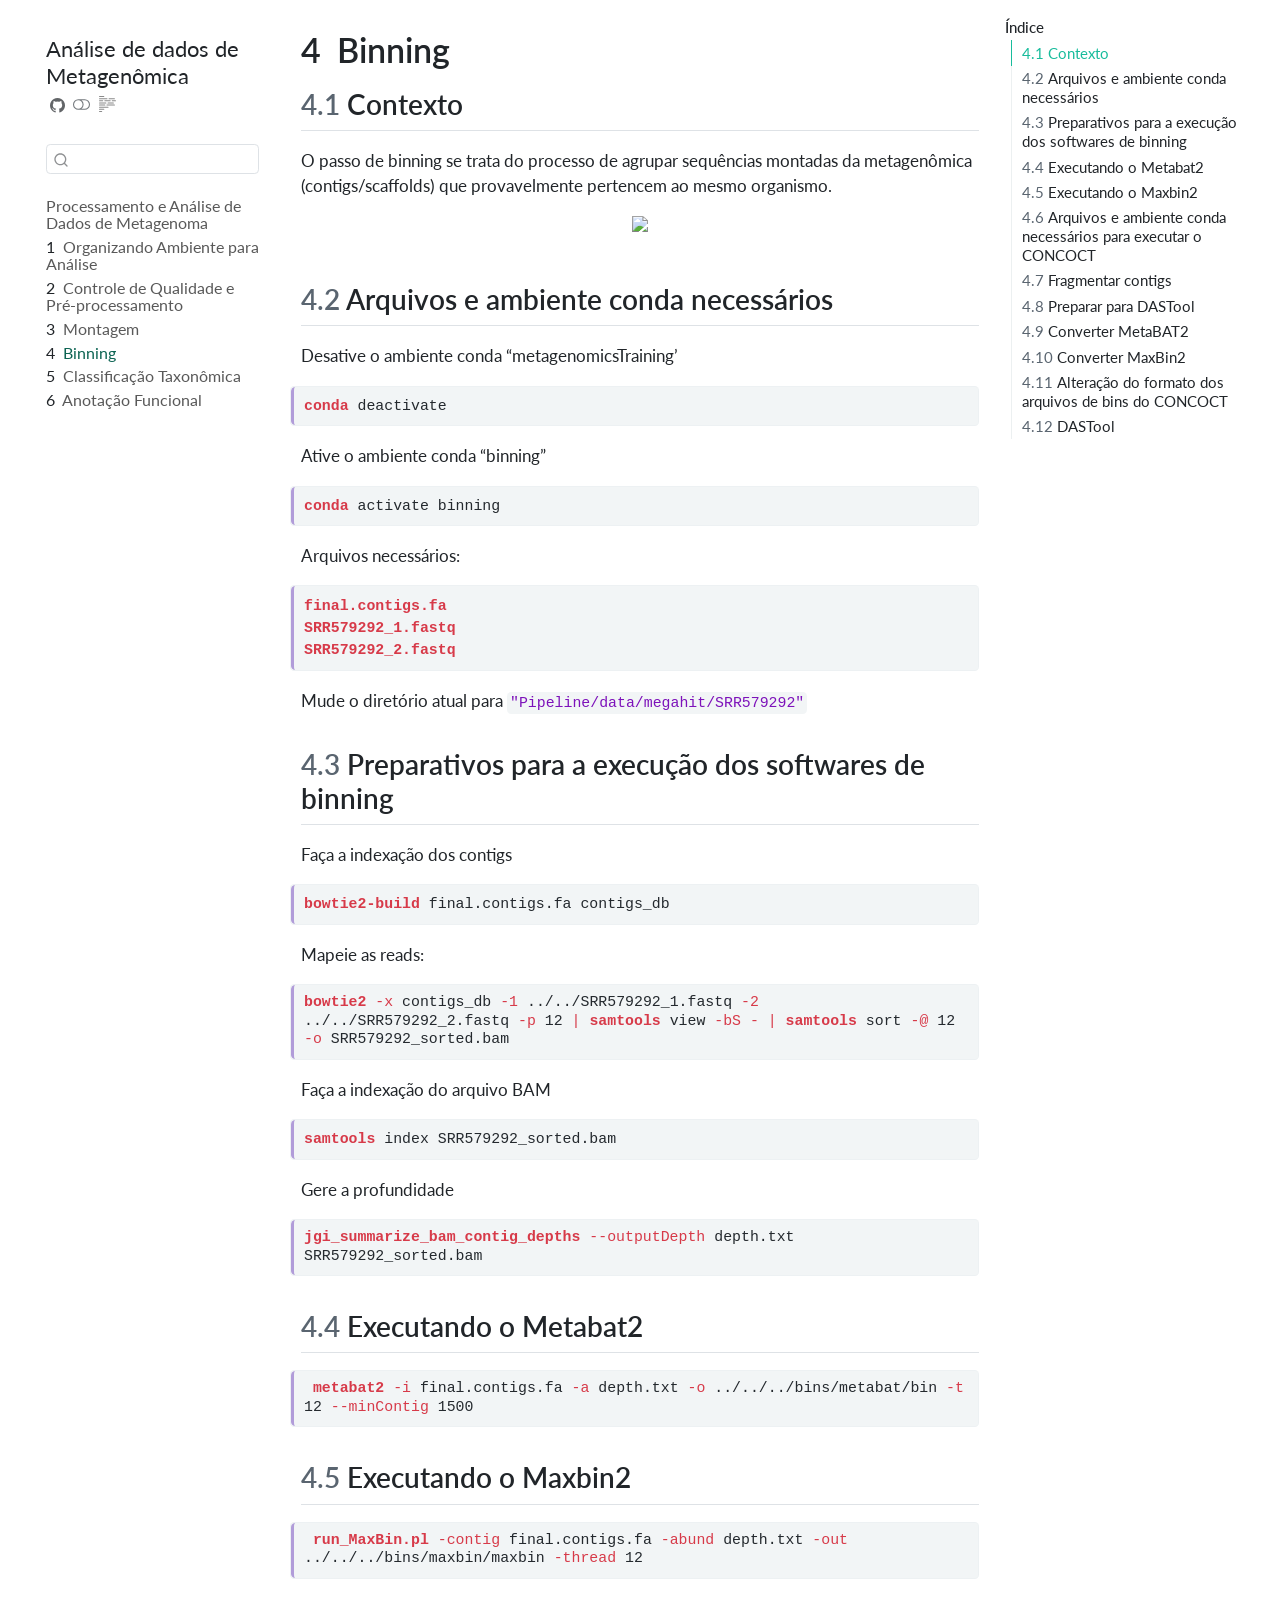
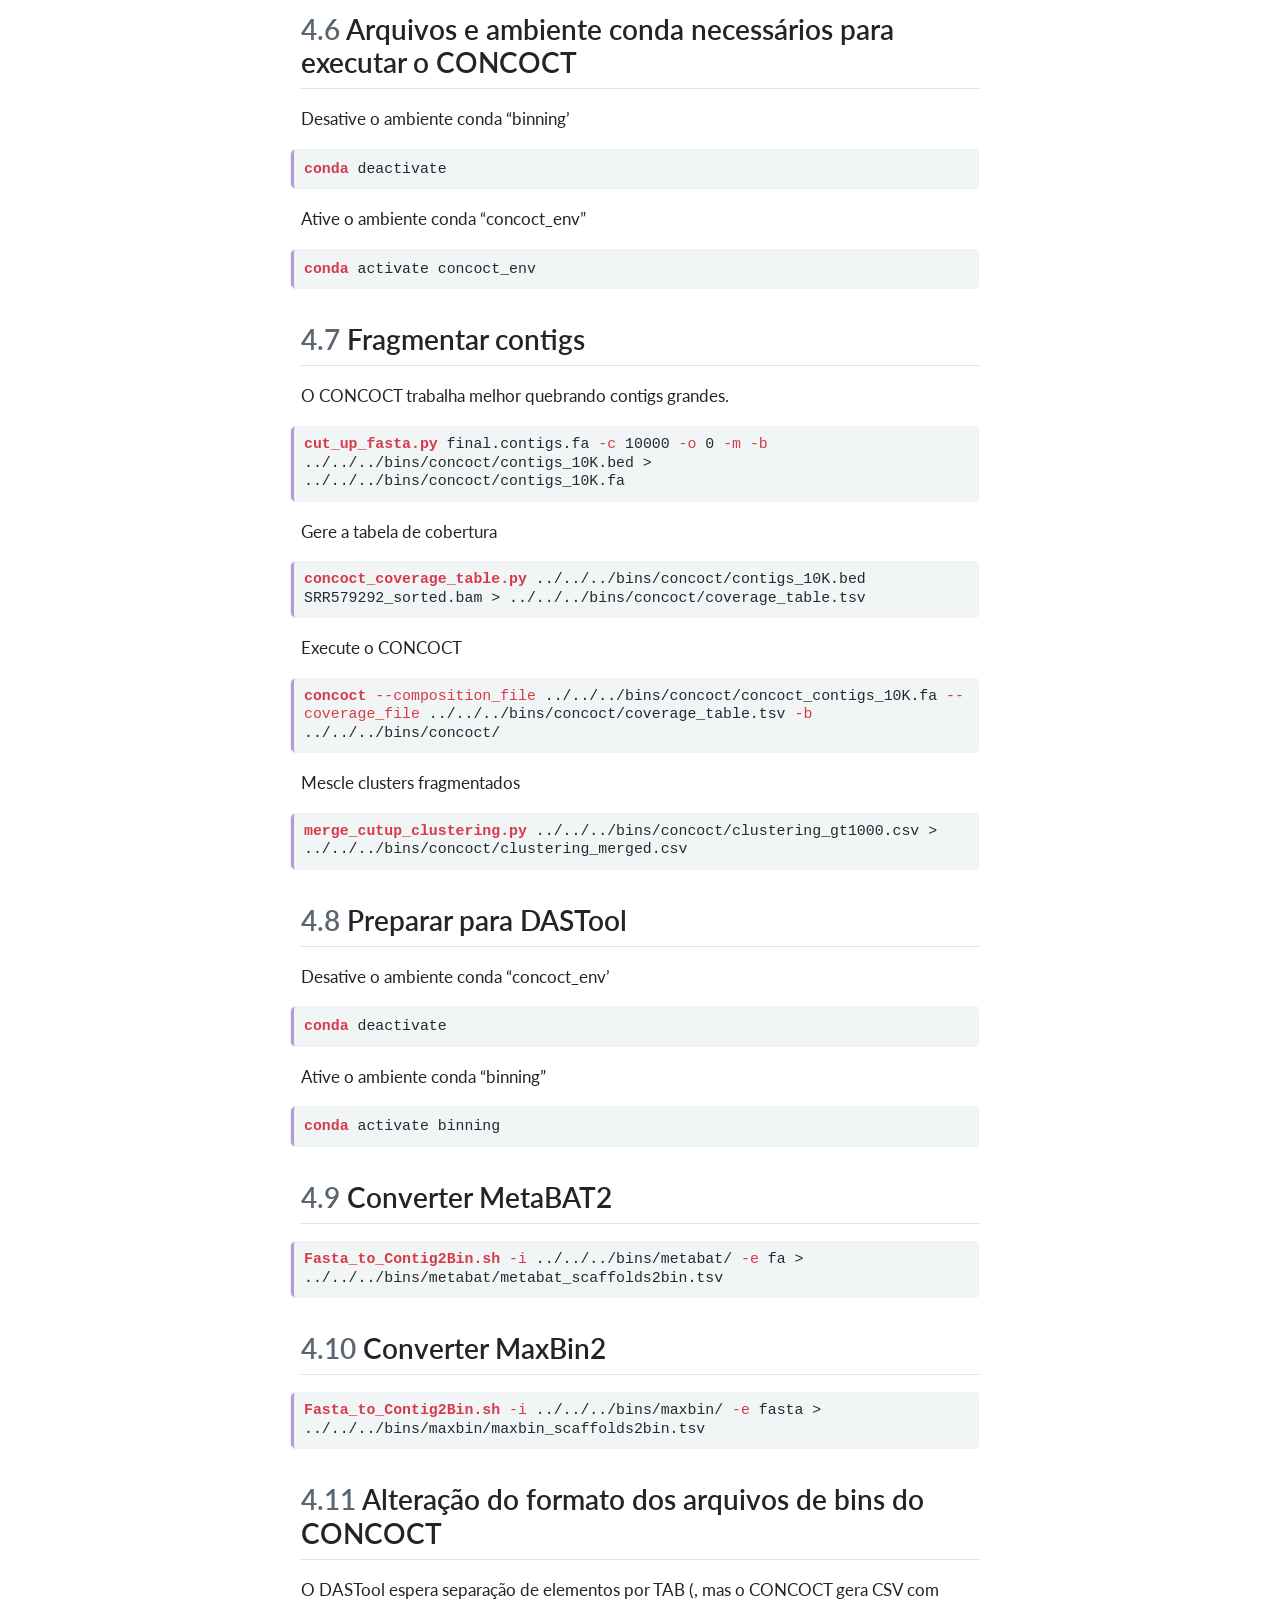
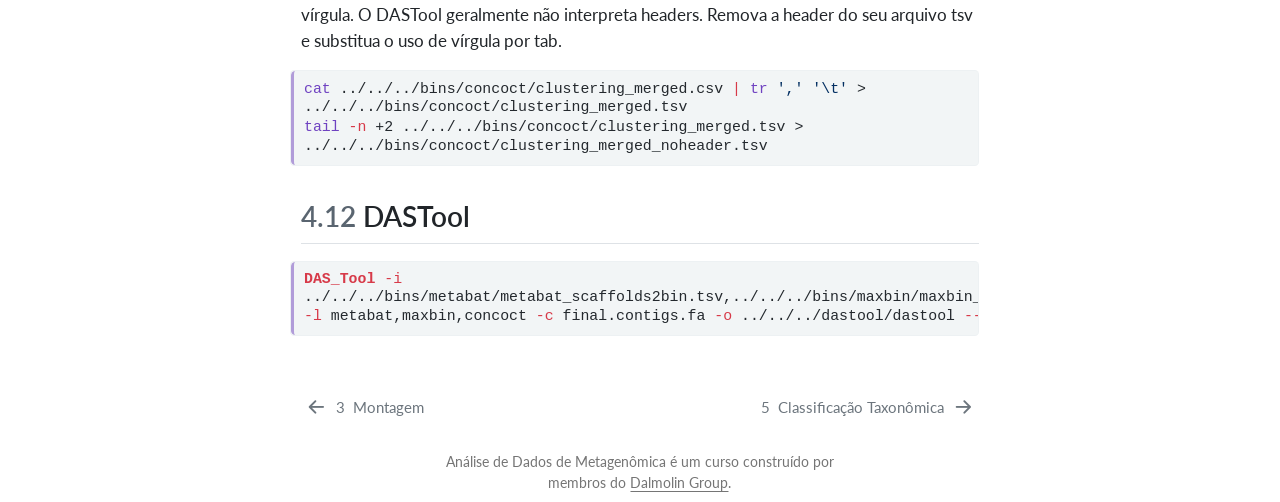
==== content/04_binning.html @ e4517690 "Built site for gh-pages" ====
<!DOCTYPE html>
<html xmlns="http://www.w3.org/1999/xhtml" lang="pt-BR" xml:lang="pt-BR"><head>

<meta charset="utf-8">
<meta name="generator" content="quarto-1.9.38">

<meta name="viewport" content="width=device-width, initial-scale=1.0, user-scalable=yes">


<title>4&nbsp; Binning – Análise de dados de Metagenômica</title>
<style>
/* Default styles provided by pandoc.
** See https://pandoc.org/MANUAL.html#variables-for-html for config info.
*/
code{white-space: pre-wrap;}
span.smallcaps{font-variant: small-caps;}
div.columns{display: flex; gap: min(4vw, 1.5em);}
div.column{flex: auto; overflow-x: auto;}
div.hanging-indent{margin-left: 1.5em; text-indent: -1.5em;}
ul.task-list{list-style: none;}
ul.task-list li input[type="checkbox"] {
  width: 0.8em;
  margin: 0 0.8em 0.2em -1em; /* quarto-specific, see https://github.com/quarto-dev/quarto-cli/issues/4556 */ 
  vertical-align: middle;
}
/* CSS for syntax highlighting */
html { -webkit-text-size-adjust: 100%; }
pre > code.sourceCode { white-space: pre; position: relative; }
pre > code.sourceCode > span { display: inline-block; line-height: 1.25; }
pre > code.sourceCode > span:empty { height: 1.2em; }
.sourceCode { overflow: visible; }
code.sourceCode > span { color: inherit; text-decoration: inherit; }
div.sourceCode { margin: 1em 0; }
pre.sourceCode { margin: 0; }
@media screen {
div.sourceCode { overflow: auto; }
}
@media print {
pre > code.sourceCode { white-space: pre-wrap; }
pre > code.sourceCode > span { text-indent: -5em; padding-left: 5em; }
}
pre.numberSource code
  { counter-reset: source-line 0; }
pre.numberSource code > span
  { position: relative; left: -4em; counter-increment: source-line; }
pre.numberSource code > span > a:first-child::before
  { content: counter(source-line);
    position: relative; left: -1em; text-align: right; vertical-align: baseline;
    border: none; display: inline-block;
    -webkit-touch-callout: none; -webkit-user-select: none;
    -khtml-user-select: none; -moz-user-select: none;
    -ms-user-select: none; user-select: none;
    padding: 0 4px; width: 4em;
  }
pre.numberSource { margin-left: 3em;  padding-left: 4px; }
div.sourceCode
  {   }
@media screen {
pre > code.sourceCode > span > a:first-child::before { text-decoration: underline; }
}
</style>


<script src="../site_libs/quarto-nav/quarto-nav.js"></script>
<script src="../site_libs/quarto-nav/headroom.min.js"></script>
<script src="../site_libs/clipboard/clipboard.min.js"></script>
<script src="../site_libs/quarto-search/autocomplete.umd.js"></script>
<script src="../site_libs/quarto-search/fuse.min.js"></script>
<script src="../site_libs/quarto-search/quarto-search.js"></script>
<meta name="quarto:offset" content="../">
<link href="../content/05_taxonomia.html" rel="next">
<link href="../content/03_montagem.html" rel="prev">
<link href="../content/images/dalmolin_icon.svg" rel="icon" type="image/svg+xml">
<script src="../site_libs/quarto-html/quarto.js" type="module"></script>
<script src="../site_libs/quarto-html/tabsets/tabsets.js" type="module"></script>
<script src="../site_libs/quarto-html/popper.min.js"></script>
<script src="../site_libs/quarto-html/tippy.umd.min.js"></script>
<script src="../site_libs/quarto-html/anchor.min.js"></script>
<link href="../site_libs/quarto-html/tippy.css" rel="stylesheet">
<link href="../site_libs/quarto-html/quarto-syntax-highlighting-de63f62b328812d8e578a4d74e282472.css" rel="stylesheet" class="quarto-color-scheme" id="quarto-text-highlighting-styles">
<link href="../site_libs/quarto-html/quarto-syntax-highlighting-dark-6b6957c917596b414ec0b78690761e87.css" rel="stylesheet" class="quarto-color-scheme quarto-color-alternate" id="quarto-text-highlighting-styles">
<link href="../site_libs/quarto-html/quarto-syntax-highlighting-de63f62b328812d8e578a4d74e282472.css" rel="stylesheet" class="quarto-color-scheme-extra" id="quarto-text-highlighting-styles">
<script src="../site_libs/bootstrap/bootstrap.min.js"></script>
<link href="../site_libs/bootstrap/bootstrap-icons.css" rel="stylesheet">
<link href="../site_libs/bootstrap/bootstrap-9949afea2ca7a343405d454fee12708d.min.css" rel="stylesheet" append-hash="true" class="quarto-color-scheme" id="quarto-bootstrap" data-mode="light">
<link href="../site_libs/bootstrap/bootstrap-dark-1c67d3bd880e9da54b0fe843c9723b6d.min.css" rel="stylesheet" append-hash="true" class="quarto-color-scheme quarto-color-alternate" id="quarto-bootstrap" data-mode="dark">
<link href="../site_libs/bootstrap/bootstrap-9949afea2ca7a343405d454fee12708d.min.css" rel="stylesheet" append-hash="true" class="quarto-color-scheme-extra" id="quarto-bootstrap" data-mode="light">
<script id="quarto-search-options" type="application/json">{
  "location": "sidebar",
  "copy-button": false,
  "collapse-after": 3,
  "panel-placement": "start",
  "type": "textbox",
  "limit": 50,
  "keyboard-shortcut": [
    "f",
    "/",
    "s"
  ],
  "show-item-context": false,
  "language": {
    "search-no-results-text": "Nenhum resultado",
    "search-matching-documents-text": "documentos correspondentes",
    "search-copy-link-title": "Copiar link para a busca",
    "search-hide-matches-text": "Esconder correspondências adicionais",
    "search-more-match-text": "mais correspondência neste documento",
    "search-more-matches-text": "mais correspondências neste documento",
    "search-clear-button-title": "Limpar",
    "search-text-placeholder": "",
    "search-detached-cancel-button-title": "Cancelar",
    "search-submit-button-title": "Enviar",
    "search-label": "Procurar"
  }
}</script>


</head>

<body class="nav-sidebar floating quarto-light"><script id="quarto-html-before-body" type="application/javascript">
    const toggleBodyColorMode = (bsSheetEl) => {
      const mode = bsSheetEl.getAttribute("data-mode");
      const bodyEl = window.document.querySelector("body");
      if (mode === "dark") {
        bodyEl.classList.add("quarto-dark");
        bodyEl.classList.remove("quarto-light");
      } else {
        bodyEl.classList.add("quarto-light");
        bodyEl.classList.remove("quarto-dark");
      }
    }
    const toggleBodyColorPrimary = () => {
      const bsSheetEl = window.document.querySelector("link#quarto-bootstrap:not([rel=disabled-stylesheet])");
      if (bsSheetEl) {
        toggleBodyColorMode(bsSheetEl);
      }
    }
    const setColorSchemeToggle = (alternate) => {
      const toggles = window.document.querySelectorAll('.quarto-color-scheme-toggle');
      for (let i=0; i < toggles.length; i++) {
        const toggle = toggles[i];
        if (toggle) {
          if (alternate) {
            toggle.classList.add("alternate");
          } else {
            toggle.classList.remove("alternate");
          }
        }
      }
    };
    const toggleColorMode = (alternate) => {
      // Switch the stylesheets
      const primaryStylesheets = window.document.querySelectorAll('link.quarto-color-scheme:not(.quarto-color-alternate)');
      const alternateStylesheets = window.document.querySelectorAll('link.quarto-color-scheme.quarto-color-alternate');
      manageTransitions('#quarto-margin-sidebar .nav-link', false);
      if (alternate) {
        // note: dark is layered on light, we don't disable primary!
        enableStylesheet(alternateStylesheets);
        for (const sheetNode of alternateStylesheets) {
          if (sheetNode.id === "quarto-bootstrap") {
            toggleBodyColorMode(sheetNode);
          }
        }
      } else {
        disableStylesheet(alternateStylesheets);
        enableStylesheet(primaryStylesheets)
        toggleBodyColorPrimary();
      }
      manageTransitions('#quarto-margin-sidebar .nav-link', true);
      // Switch the toggles
      setColorSchemeToggle(alternate)
      // Hack to workaround the fact that safari doesn't
      // properly recolor the scrollbar when toggling (#1455)
      if (navigator.userAgent.indexOf('Safari') > 0 && navigator.userAgent.indexOf('Chrome') == -1) {
        manageTransitions("body", false);
        window.scrollTo(0, 1);
        setTimeout(() => {
          window.scrollTo(0, 0);
          manageTransitions("body", true);
        }, 40);
      }
    }
    const disableStylesheet = (stylesheets) => {
      for (let i=0; i < stylesheets.length; i++) {
        const stylesheet = stylesheets[i];
        stylesheet.rel = 'disabled-stylesheet';
      }
    }
    const enableStylesheet = (stylesheets) => {
      for (let i=0; i < stylesheets.length; i++) {
        const stylesheet = stylesheets[i];
        if(stylesheet.rel !== 'stylesheet') { // for Chrome, which will still FOUC without this check
          stylesheet.rel = 'stylesheet';
        }
      }
    }
    const manageTransitions = (selector, allowTransitions) => {
      const els = window.document.querySelectorAll(selector);
      for (let i=0; i < els.length; i++) {
        const el = els[i];
        if (allowTransitions) {
          el.classList.remove('notransition');
        } else {
          el.classList.add('notransition');
        }
      }
    }
    const isFileUrl = () => {
      return window.location.protocol === 'file:';
    }
    const hasAlternateSentinel = () => {
      let styleSentinel = getColorSchemeSentinel();
      if (styleSentinel !== null) {
        return styleSentinel === "alternate";
      } else {
        return false;
      }
    }
    const setStyleSentinel = (alternate) => {
      const value = alternate ? "alternate" : "default";
      if (!isFileUrl()) {
        window.localStorage.setItem("quarto-color-scheme", value);
      } else {
        localAlternateSentinel = value;
      }
    }
    const getColorSchemeSentinel = () => {
      if (!isFileUrl()) {
        const storageValue = window.localStorage.getItem("quarto-color-scheme");
        return storageValue != null ? storageValue : localAlternateSentinel;
      } else {
        return localAlternateSentinel;
      }
    }
    const toggleGiscusIfUsed = (isAlternate, darkModeDefault) => {
      const baseTheme = document.querySelector('#giscus-base-theme')?.value ?? 'light';
      const alternateTheme = document.querySelector('#giscus-alt-theme')?.value ?? 'dark';
      let newTheme = '';
      if(authorPrefersDark) {
        newTheme = isAlternate ? baseTheme : alternateTheme;
      } else {
        newTheme = isAlternate ? alternateTheme : baseTheme;
      }
      const changeGiscusTheme = () => {
        // From: https://github.com/giscus/giscus/issues/336
        const sendMessage = (message) => {
          const iframe = document.querySelector('iframe.giscus-frame');
          if (!iframe) return;
          iframe.contentWindow.postMessage({ giscus: message }, 'https://giscus.app');
        }
        sendMessage({
          setConfig: {
            theme: newTheme
          }
        });
      }
      const isGiscussLoaded = window.document.querySelector('iframe.giscus-frame') !== null;
      if (isGiscussLoaded) {
        changeGiscusTheme();
      }
    };
    const authorPrefersDark = false;
    const darkModeDefault = authorPrefersDark;
      document.querySelector('link#quarto-text-highlighting-styles.quarto-color-scheme-extra').rel = 'disabled-stylesheet';
      document.querySelector('link#quarto-bootstrap.quarto-color-scheme-extra').rel = 'disabled-stylesheet';
    let localAlternateSentinel = darkModeDefault ? 'alternate' : 'default';
    // Dark / light mode switch
    window.quartoToggleColorScheme = () => {
      // Read the current dark / light value
      let toAlternate = !hasAlternateSentinel();
      toggleColorMode(toAlternate);
      setStyleSentinel(toAlternate);
      toggleGiscusIfUsed(toAlternate, darkModeDefault);
      window.dispatchEvent(new Event('resize'));
    };
    // Switch to dark mode if need be
    if (hasAlternateSentinel()) {
      toggleColorMode(true);
    } else {
      toggleColorMode(false);
    }
  </script>

<div id="quarto-search-results"></div>
  <header id="quarto-header" class="headroom fixed-top">
  <nav class="quarto-secondary-nav">
    <div class="container-fluid d-flex">
      <button type="button" class="quarto-btn-toggle btn" data-bs-toggle="collapse" role="button" data-bs-target=".quarto-sidebar-collapse-item" aria-controls="quarto-sidebar" aria-expanded="false" aria-label="Alternar barra lateral" onclick="if (window.quartoToggleHeadroom) { window.quartoToggleHeadroom(); }">
        <i class="bi bi-layout-text-sidebar-reverse"></i>
      </button>
        <nav class="quarto-page-breadcrumbs" aria-label="breadcrumb"><ol class="breadcrumb"><li class="breadcrumb-item"><a href="../content/04_binning.html"><span class="chapter-number">4</span>&nbsp; <span class="chapter-title">Binning</span></a></li></ol></nav>
        <a class="flex-grow-1" role="navigation" data-bs-toggle="collapse" data-bs-target=".quarto-sidebar-collapse-item" aria-controls="quarto-sidebar" aria-expanded="false" aria-label="Alternar barra lateral" onclick="if (window.quartoToggleHeadroom) { window.quartoToggleHeadroom(); }">      
        </a>
      <button type="button" class="btn quarto-search-button" aria-label="Procurar" onclick="window.quartoOpenSearch();">
        <i class="bi bi-search"></i>
      </button>
    </div>
  </nav>
</header>
<!-- content -->
<div id="quarto-content" class="quarto-container page-columns page-rows-contents page-layout-article">
<!-- sidebar -->
  <nav id="quarto-sidebar" class="sidebar collapse collapse-horizontal quarto-sidebar-collapse-item sidebar-navigation floating overflow-auto">
    <div class="pt-lg-2 mt-2 text-left sidebar-header">
    <div class="sidebar-title mb-0 py-0">
      <a href="../">Análise de dados de Metagenômica</a> 
        <div class="sidebar-tools-main tools-wide">
    <a href="https://github.com/CaioGTF/metagenome-course" title="Código fonte" class="quarto-navigation-tool px-1" aria-label="Código fonte"><i class="bi bi-github"></i></a>
  <a href="" class="quarto-color-scheme-toggle quarto-navigation-tool  px-1" onclick="window.quartoToggleColorScheme(); return false;" title="Alternar modo escuro"><i class="bi"></i></a>
  <a href="" class="quarto-reader-toggle quarto-navigation-tool px-1" onclick="window.quartoToggleReader(); return false;" title="Alternar modo de leitor">
  <div class="quarto-reader-toggle-btn">
  <i class="bi"></i>
  </div>
</a>
</div>
    </div>
      </div>
        <div class="mt-2 flex-shrink-0 align-items-center">
        <div class="sidebar-search">
        <div id="quarto-search" class="" title="Procurar"></div>
        </div>
        </div>
    <div class="sidebar-menu-container"> 
    <ul class="list-unstyled mt-1">
        <li class="sidebar-item">
  <div class="sidebar-item-container"> 
  <a href="../index.html" class="sidebar-item-text sidebar-link">
 <span class="menu-text">Processamento e Análise de Dados de Metagenoma</span></a>
  </div>
</li>
        <li class="sidebar-item">
  <div class="sidebar-item-container"> 
  <a href="../content/01_setup.html" class="sidebar-item-text sidebar-link">
 <span class="menu-text"><span class="chapter-number">1</span>&nbsp; <span class="chapter-title">Organizando Ambiente para Análise</span></span></a>
  </div>
</li>
        <li class="sidebar-item">
  <div class="sidebar-item-container"> 
  <a href="../content/02_qc.html" class="sidebar-item-text sidebar-link">
 <span class="menu-text"><span class="chapter-number">2</span>&nbsp; <span class="chapter-title">Controle de Qualidade e Pré-processamento</span></span></a>
  </div>
</li>
        <li class="sidebar-item">
  <div class="sidebar-item-container"> 
  <a href="../content/03_montagem.html" class="sidebar-item-text sidebar-link">
 <span class="menu-text"><span class="chapter-number">3</span>&nbsp; <span class="chapter-title">Montagem</span></span></a>
  </div>
</li>
        <li class="sidebar-item">
  <div class="sidebar-item-container"> 
  <a href="../content/04_binning.html" class="sidebar-item-text sidebar-link active">
 <span class="menu-text"><span class="chapter-number">4</span>&nbsp; <span class="chapter-title">Binning</span></span></a>
  </div>
</li>
        <li class="sidebar-item">
  <div class="sidebar-item-container"> 
  <a href="../content/05_taxonomia.html" class="sidebar-item-text sidebar-link">
 <span class="menu-text"><span class="chapter-number">5</span>&nbsp; <span class="chapter-title">Classificação Taxonômica</span></span></a>
  </div>
</li>
        <li class="sidebar-item">
  <div class="sidebar-item-container"> 
  <a href="../content/06_anotacao.html" class="sidebar-item-text sidebar-link">
 <span class="menu-text"><span class="chapter-number">6</span>&nbsp; <span class="chapter-title">Anotação Funcional</span></span></a>
  </div>
</li>
    </ul>
    </div>
</nav>
<div id="quarto-sidebar-glass" class="quarto-sidebar-collapse-item" data-bs-toggle="collapse" data-bs-target=".quarto-sidebar-collapse-item"></div>
<!-- margin-sidebar -->
    <div id="quarto-margin-sidebar" class="sidebar margin-sidebar">
        <nav id="TOC" role="doc-toc" class="toc-active">
    <h2 id="toc-title">Índice</h2>
   
  <ul>
  <li><a href="#contexto" id="toc-contexto" class="nav-link active" data-scroll-target="#contexto"><span class="header-section-number">4.1</span> Contexto</a></li>
  <li><a href="#sec-bdalign" id="toc-sec-bdalign" class="nav-link" data-scroll-target="#sec-bdalign"><span class="header-section-number">4.2</span> Arquivos e ambiente conda necessários</a></li>
  <li><a href="#preparativos-para-a-execução-dos-softwares-de-binning" id="toc-preparativos-para-a-execução-dos-softwares-de-binning" class="nav-link" data-scroll-target="#preparativos-para-a-execução-dos-softwares-de-binning"><span class="header-section-number">4.3</span> Preparativos para a execução dos softwares de binning</a></li>
  <li><a href="#executando-o-metabat2" id="toc-executando-o-metabat2" class="nav-link" data-scroll-target="#executando-o-metabat2"><span class="header-section-number">4.4</span> Executando o Metabat2</a></li>
  <li><a href="#executando-o-maxbin2" id="toc-executando-o-maxbin2" class="nav-link" data-scroll-target="#executando-o-maxbin2"><span class="header-section-number">4.5</span> Executando o Maxbin2</a></li>
  <li><a href="#arquivos-e-ambiente-conda-necessários-para-executar-o-concoct" id="toc-arquivos-e-ambiente-conda-necessários-para-executar-o-concoct" class="nav-link" data-scroll-target="#arquivos-e-ambiente-conda-necessários-para-executar-o-concoct"><span class="header-section-number">4.6</span> Arquivos e ambiente conda necessários para executar o CONCOCT</a></li>
  <li><a href="#fragmentar-contigs" id="toc-fragmentar-contigs" class="nav-link" data-scroll-target="#fragmentar-contigs"><span class="header-section-number">4.7</span> Fragmentar contigs</a></li>
  <li><a href="#preparar-para-dastool" id="toc-preparar-para-dastool" class="nav-link" data-scroll-target="#preparar-para-dastool"><span class="header-section-number">4.8</span> Preparar para DASTool</a></li>
  <li><a href="#converter-metabat2" id="toc-converter-metabat2" class="nav-link" data-scroll-target="#converter-metabat2"><span class="header-section-number">4.9</span> Converter MetaBAT2</a></li>
  <li><a href="#converter-maxbin2" id="toc-converter-maxbin2" class="nav-link" data-scroll-target="#converter-maxbin2"><span class="header-section-number">4.10</span> Converter MaxBin2</a></li>
  <li><a href="#alteração-do-formato-dos-arquivos-de-bins-do-concoct" id="toc-alteração-do-formato-dos-arquivos-de-bins-do-concoct" class="nav-link" data-scroll-target="#alteração-do-formato-dos-arquivos-de-bins-do-concoct"><span class="header-section-number">4.11</span> Alteração do formato dos arquivos de bins do CONCOCT</a></li>
  <li><a href="#dastool" id="toc-dastool" class="nav-link" data-scroll-target="#dastool"><span class="header-section-number">4.12</span> DASTool</a></li>
  </ul>
</nav>
    </div>
<!-- main -->
<main class="content" id="quarto-document-content">


<header id="title-block-header" class="quarto-title-block default">
<div class="quarto-title">
<h1 class="title"><span class="chapter-number">4</span>&nbsp; <span class="chapter-title">Binning</span></h1>
</div>



<div class="quarto-title-meta">

    
  
    
  </div>
  


</header>


<section id="contexto" class="level2" data-number="4.1">
<h2 data-number="4.1" class="anchored" data-anchor-id="contexto"><span class="header-section-number">4.1</span> Contexto</h2>
<p>O passo de binning se trata do processo de agrupar sequências montadas da metagenômica (contigs/scaffolds) que provavelmente pertencem ao mesmo organismo.</p>
<div class="quarto-figure quarto-figure-center">
<figure class="figure">
<p><img src="images/binning.png" class="img-fluid quarto-figure quarto-figure-center figure-img"></p>
</figure>
</div>
</section>
<section id="sec-bdalign" class="level2" data-number="4.2">
<h2 data-number="4.2" class="anchored" data-anchor-id="sec-bdalign"><span class="header-section-number">4.2</span> Arquivos e ambiente conda necessários</h2>
<p>Desative o ambiente conda “metagenomicsTraining’</p>
<div class="code-copy-outer-scaffold"><div class="sourceCode" id="cb1"><pre class="sourceCode bash code-with-copy"><code class="sourceCode bash"><span id="cb1-1"><a href="#cb1-1" aria-hidden="true" tabindex="-1"></a><span class="ex">conda</span> deactivate</span></code></pre></div><button title="Copiar para a área de transferência" class="code-copy-button"><i class="bi"></i></button></div>
<p>Ative o ambiente conda “binning”</p>
<div class="code-copy-outer-scaffold"><div class="sourceCode" id="cb2"><pre class="sourceCode bash code-with-copy"><code class="sourceCode bash"><span id="cb2-1"><a href="#cb2-1" aria-hidden="true" tabindex="-1"></a><span class="ex">conda</span> activate binning</span></code></pre></div><button title="Copiar para a área de transferência" class="code-copy-button"><i class="bi"></i></button></div>
<p>Arquivos necessários:</p>
<div class="code-copy-outer-scaffold"><div class="sourceCode" id="cb3"><pre class="sourceCode bash code-with-copy"><code class="sourceCode bash"><span id="cb3-1"><a href="#cb3-1" aria-hidden="true" tabindex="-1"></a><span class="ex">final.contigs.fa</span></span>
<span id="cb3-2"><a href="#cb3-2" aria-hidden="true" tabindex="-1"></a><span class="ex">SRR579292_1.fastq</span></span>
<span id="cb3-3"><a href="#cb3-3" aria-hidden="true" tabindex="-1"></a><span class="ex">SRR579292_2.fastq</span></span></code></pre></div><button title="Copiar para a área de transferência" class="code-copy-button"><i class="bi"></i></button></div>
<p>Mude o diretório atual para <code>"Pipeline/data/megahit/SRR579292"</code></p>
</section>
<section id="preparativos-para-a-execução-dos-softwares-de-binning" class="level2" data-number="4.3">
<h2 data-number="4.3" class="anchored" data-anchor-id="preparativos-para-a-execução-dos-softwares-de-binning"><span class="header-section-number">4.3</span> Preparativos para a execução dos softwares de binning</h2>
<p>Faça a indexação dos contigs</p>
<div class="code-copy-outer-scaffold"><div class="sourceCode" id="cb4"><pre class="sourceCode bash code-with-copy"><code class="sourceCode bash"><span id="cb4-1"><a href="#cb4-1" aria-hidden="true" tabindex="-1"></a><span class="ex">bowtie2-build</span> final.contigs.fa contigs_db</span></code></pre></div><button title="Copiar para a área de transferência" class="code-copy-button"><i class="bi"></i></button></div>
<p>Mapeie as reads:</p>
<div class="code-copy-outer-scaffold"><div class="sourceCode" id="cb5"><pre class="sourceCode bash code-with-copy"><code class="sourceCode bash"><span id="cb5-1"><a href="#cb5-1" aria-hidden="true" tabindex="-1"></a><span class="ex">bowtie2</span> <span class="at">-x</span> contigs_db <span class="at">-1</span> ../../SRR579292_1.fastq <span class="at">-2</span> ../../SRR579292_2.fastq <span class="at">-p</span> 12 <span class="kw">|</span> <span class="ex">samtools</span> view <span class="at">-bS</span> <span class="at">-</span> <span class="kw">|</span> <span class="ex">samtools</span> sort <span class="at">-@</span> 12 <span class="at">-o</span> SRR579292_sorted.bam</span></code></pre></div><button title="Copiar para a área de transferência" class="code-copy-button"><i class="bi"></i></button></div>
<p>Faça a indexação do arquivo BAM</p>
<div class="code-copy-outer-scaffold"><div class="sourceCode" id="cb6"><pre class="sourceCode bash code-with-copy"><code class="sourceCode bash"><span id="cb6-1"><a href="#cb6-1" aria-hidden="true" tabindex="-1"></a><span class="ex">samtools</span> index SRR579292_sorted.bam</span></code></pre></div><button title="Copiar para a área de transferência" class="code-copy-button"><i class="bi"></i></button></div>
<p>Gere a profundidade</p>
<div class="code-copy-outer-scaffold"><div class="sourceCode" id="cb7"><pre class="sourceCode bash code-with-copy"><code class="sourceCode bash"><span id="cb7-1"><a href="#cb7-1" aria-hidden="true" tabindex="-1"></a><span class="ex">jgi_summarize_bam_contig_depths</span> <span class="at">--outputDepth</span> depth.txt SRR579292_sorted.bam</span></code></pre></div><button title="Copiar para a área de transferência" class="code-copy-button"><i class="bi"></i></button></div>
</section>
<section id="executando-o-metabat2" class="level2" data-number="4.4">
<h2 data-number="4.4" class="anchored" data-anchor-id="executando-o-metabat2"><span class="header-section-number">4.4</span> Executando o Metabat2</h2>
<div class="code-copy-outer-scaffold"><div class="sourceCode" id="cb8"><pre class="sourceCode bash code-with-copy"><code class="sourceCode bash"><span id="cb8-1"><a href="#cb8-1" aria-hidden="true" tabindex="-1"></a> <span class="ex">metabat2</span> <span class="at">-i</span> final.contigs.fa <span class="at">-a</span> depth.txt <span class="at">-o</span> ../../../bins/metabat/bin <span class="at">-t</span> 12 <span class="at">--minContig</span> 1500</span></code></pre></div><button title="Copiar para a área de transferência" class="code-copy-button"><i class="bi"></i></button></div>
</section>
<section id="executando-o-maxbin2" class="level2" data-number="4.5">
<h2 data-number="4.5" class="anchored" data-anchor-id="executando-o-maxbin2"><span class="header-section-number">4.5</span> Executando o Maxbin2</h2>
<div class="code-copy-outer-scaffold"><div class="sourceCode" id="cb9"><pre class="sourceCode bash code-with-copy"><code class="sourceCode bash"><span id="cb9-1"><a href="#cb9-1" aria-hidden="true" tabindex="-1"></a> <span class="ex">run_MaxBin.pl</span> <span class="at">-contig</span> final.contigs.fa <span class="at">-abund</span> depth.txt <span class="at">-out</span> ../../../bins/maxbin/maxbin <span class="at">-thread</span> 12</span></code></pre></div><button title="Copiar para a área de transferência" class="code-copy-button"><i class="bi"></i></button></div>
</section>
<section id="arquivos-e-ambiente-conda-necessários-para-executar-o-concoct" class="level2" data-number="4.6">
<h2 data-number="4.6" class="anchored" data-anchor-id="arquivos-e-ambiente-conda-necessários-para-executar-o-concoct"><span class="header-section-number">4.6</span> Arquivos e ambiente conda necessários para executar o CONCOCT</h2>
<p>Desative o ambiente conda “binning’</p>
<div class="code-copy-outer-scaffold"><div class="sourceCode" id="cb10"><pre class="sourceCode bash code-with-copy"><code class="sourceCode bash"><span id="cb10-1"><a href="#cb10-1" aria-hidden="true" tabindex="-1"></a><span class="ex">conda</span> deactivate</span></code></pre></div><button title="Copiar para a área de transferência" class="code-copy-button"><i class="bi"></i></button></div>
<p>Ative o ambiente conda “concoct_env”</p>
<div class="code-copy-outer-scaffold"><div class="sourceCode" id="cb11"><pre class="sourceCode bash code-with-copy"><code class="sourceCode bash"><span id="cb11-1"><a href="#cb11-1" aria-hidden="true" tabindex="-1"></a><span class="ex">conda</span> activate concoct_env</span></code></pre></div><button title="Copiar para a área de transferência" class="code-copy-button"><i class="bi"></i></button></div>
</section>
<section id="fragmentar-contigs" class="level2" data-number="4.7">
<h2 data-number="4.7" class="anchored" data-anchor-id="fragmentar-contigs"><span class="header-section-number">4.7</span> Fragmentar contigs</h2>
<p>O CONCOCT trabalha melhor quebrando contigs grandes.</p>
<div class="code-copy-outer-scaffold"><div class="sourceCode" id="cb12"><pre class="sourceCode bash code-with-copy"><code class="sourceCode bash"><span id="cb12-1"><a href="#cb12-1" aria-hidden="true" tabindex="-1"></a><span class="ex">cut_up_fasta.py</span> final.contigs.fa <span class="at">-c</span> 10000 <span class="at">-o</span> 0 <span class="at">-m</span> <span class="at">-b</span> ../../../bins/concoct/contigs_10K.bed <span class="op">&gt;</span> ../../../bins/concoct/contigs_10K.fa</span></code></pre></div><button title="Copiar para a área de transferência" class="code-copy-button"><i class="bi"></i></button></div>
<p>Gere a tabela de cobertura</p>
<div class="code-copy-outer-scaffold"><div class="sourceCode" id="cb13"><pre class="sourceCode bash code-with-copy"><code class="sourceCode bash"><span id="cb13-1"><a href="#cb13-1" aria-hidden="true" tabindex="-1"></a><span class="ex">concoct_coverage_table.py</span> ../../../bins/concoct/contigs_10K.bed SRR579292_sorted.bam <span class="op">&gt;</span> ../../../bins/concoct/coverage_table.tsv</span></code></pre></div><button title="Copiar para a área de transferência" class="code-copy-button"><i class="bi"></i></button></div>
<p>Execute o CONCOCT</p>
<div class="code-copy-outer-scaffold"><div class="sourceCode" id="cb14"><pre class="sourceCode bash code-with-copy"><code class="sourceCode bash"><span id="cb14-1"><a href="#cb14-1" aria-hidden="true" tabindex="-1"></a><span class="ex">concoct</span> <span class="at">--composition_file</span> ../../../bins/concoct/concoct_contigs_10K.fa <span class="at">--coverage_file</span> ../../../bins/concoct/coverage_table.tsv <span class="at">-b</span> ../../../bins/concoct/</span></code></pre></div><button title="Copiar para a área de transferência" class="code-copy-button"><i class="bi"></i></button></div>
<p>Mescle clusters fragmentados</p>
<div class="code-copy-outer-scaffold"><div class="sourceCode" id="cb15"><pre class="sourceCode bash code-with-copy"><code class="sourceCode bash"><span id="cb15-1"><a href="#cb15-1" aria-hidden="true" tabindex="-1"></a><span class="ex">merge_cutup_clustering.py</span> ../../../bins/concoct/clustering_gt1000.csv <span class="op">&gt;</span> ../../../bins/concoct/clustering_merged.csv</span></code></pre></div><button title="Copiar para a área de transferência" class="code-copy-button"><i class="bi"></i></button></div>
</section>
<section id="preparar-para-dastool" class="level2" data-number="4.8">
<h2 data-number="4.8" class="anchored" data-anchor-id="preparar-para-dastool"><span class="header-section-number">4.8</span> Preparar para DASTool</h2>
<p>Desative o ambiente conda “concoct_env’</p>
<div class="code-copy-outer-scaffold"><div class="sourceCode" id="cb16"><pre class="sourceCode bash code-with-copy"><code class="sourceCode bash"><span id="cb16-1"><a href="#cb16-1" aria-hidden="true" tabindex="-1"></a><span class="ex">conda</span> deactivate</span></code></pre></div><button title="Copiar para a área de transferência" class="code-copy-button"><i class="bi"></i></button></div>
<p>Ative o ambiente conda “binning”</p>
<div class="code-copy-outer-scaffold"><div class="sourceCode" id="cb17"><pre class="sourceCode bash code-with-copy"><code class="sourceCode bash"><span id="cb17-1"><a href="#cb17-1" aria-hidden="true" tabindex="-1"></a><span class="ex">conda</span> activate binning</span></code></pre></div><button title="Copiar para a área de transferência" class="code-copy-button"><i class="bi"></i></button></div>
</section>
<section id="converter-metabat2" class="level2" data-number="4.9">
<h2 data-number="4.9" class="anchored" data-anchor-id="converter-metabat2"><span class="header-section-number">4.9</span> Converter MetaBAT2</h2>
<div class="code-copy-outer-scaffold"><div class="sourceCode" id="cb18"><pre class="sourceCode bash code-with-copy"><code class="sourceCode bash"><span id="cb18-1"><a href="#cb18-1" aria-hidden="true" tabindex="-1"></a><span class="ex">Fasta_to_Contig2Bin.sh</span> <span class="at">-i</span> ../../../bins/metabat/ <span class="at">-e</span> fa <span class="op">&gt;</span> ../../../bins/metabat/metabat_scaffolds2bin.tsv</span></code></pre></div><button title="Copiar para a área de transferência" class="code-copy-button"><i class="bi"></i></button></div>
</section>
<section id="converter-maxbin2" class="level2" data-number="4.10">
<h2 data-number="4.10" class="anchored" data-anchor-id="converter-maxbin2"><span class="header-section-number">4.10</span> Converter MaxBin2</h2>
<div class="code-copy-outer-scaffold"><div class="sourceCode" id="cb19"><pre class="sourceCode bash code-with-copy"><code class="sourceCode bash"><span id="cb19-1"><a href="#cb19-1" aria-hidden="true" tabindex="-1"></a><span class="ex">Fasta_to_Contig2Bin.sh</span> <span class="at">-i</span> ../../../bins/maxbin/ <span class="at">-e</span> fasta <span class="op">&gt;</span> ../../../bins/maxbin/maxbin_scaffolds2bin.tsv</span></code></pre></div><button title="Copiar para a área de transferência" class="code-copy-button"><i class="bi"></i></button></div>
</section>
<section id="alteração-do-formato-dos-arquivos-de-bins-do-concoct" class="level2" data-number="4.11">
<h2 data-number="4.11" class="anchored" data-anchor-id="alteração-do-formato-dos-arquivos-de-bins-do-concoct"><span class="header-section-number">4.11</span> Alteração do formato dos arquivos de bins do CONCOCT</h2>
<p>O DASTool espera separação de elementos por TAB (, mas o CONCOCT gera CSV com vírgula. O DASTool geralmente não interpreta headers. Remova a header do seu arquivo tsv e substitua o uso de vírgula por tab.</p>
<div class="code-copy-outer-scaffold"><div class="sourceCode" id="cb20"><pre class="sourceCode bash code-with-copy"><code class="sourceCode bash"><span id="cb20-1"><a href="#cb20-1" aria-hidden="true" tabindex="-1"></a><span class="fu">cat</span> ../../../bins/concoct/clustering_merged.csv <span class="kw">|</span> <span class="fu">tr</span> <span class="st">','</span> <span class="st">'\t'</span> <span class="op">&gt;</span> ../../../bins/concoct/clustering_merged.tsv</span>
<span id="cb20-2"><a href="#cb20-2" aria-hidden="true" tabindex="-1"></a><span class="fu">tail</span> <span class="at">-n</span> +2 ../../../bins/concoct/clustering_merged.tsv <span class="op">&gt;</span> ../../../bins/concoct/clustering_merged_noheader.tsv</span></code></pre></div><button title="Copiar para a área de transferência" class="code-copy-button"><i class="bi"></i></button></div>
</section>
<section id="dastool" class="level2" data-number="4.12">
<h2 data-number="4.12" class="anchored" data-anchor-id="dastool"><span class="header-section-number">4.12</span> DASTool</h2>
<div class="code-copy-outer-scaffold"><div class="sourceCode" id="cb21"><pre class="sourceCode bash code-with-copy"><code class="sourceCode bash"><span id="cb21-1"><a href="#cb21-1" aria-hidden="true" tabindex="-1"></a><span class="ex">DAS_Tool</span> <span class="at">-i</span> ../../../bins/metabat/metabat_scaffolds2bin.tsv,../../../bins/maxbin/maxbin_scaffolds2bin.tsv,../../../bins/concoct/clustering_merged_noheader.tsv <span class="at">-l</span> metabat,maxbin,concoct <span class="at">-c</span> final.contigs.fa <span class="at">-o</span> ../../../dastool/dastool <span class="at">--search_engine</span> diamond <span class="at">--threads</span> 12 <span class="at">--write_bins</span></span></code></pre></div><button title="Copiar para a área de transferência" class="code-copy-button"><i class="bi"></i></button></div>


</section>

</main> <!-- /main -->
<script id="quarto-html-after-body" type="application/javascript">
  window.document.addEventListener("DOMContentLoaded", function (event) {
    // Ensure there is a toggle, if there isn't float one in the top right
    if (window.document.querySelector('.quarto-color-scheme-toggle') === null) {
      const a = window.document.createElement('a');
      a.classList.add('top-right');
      a.classList.add('quarto-color-scheme-toggle');
      a.href = "";
      a.onclick = function() { try { window.quartoToggleColorScheme(); } catch {} return false; };
      const i = window.document.createElement("i");
      i.classList.add('bi');
      a.appendChild(i);
      window.document.body.appendChild(a);
    }
    setColorSchemeToggle(hasAlternateSentinel())
    const icon = "";
    const anchorJS = new window.AnchorJS();
    anchorJS.options = {
      placement: 'right',
      icon: icon
    };
    anchorJS.add('.anchored');
    const isCodeAnnotation = (el) => {
      for (const clz of el.classList) {
        if (clz.startsWith('code-annotation-')) {                     
          return true;
        }
      }
      return false;
    }
    const onCopySuccess = function(e) {
      // button target
      const button = e.trigger;
      // don't keep focus
      button.blur();
      // flash "checked"
      button.classList.add('code-copy-button-checked');
      var currentTitle = button.getAttribute("title");
      button.setAttribute("title", "Copiada");
      let tooltip;
      if (window.bootstrap) {
        button.setAttribute("data-bs-toggle", "tooltip");
        button.setAttribute("data-bs-placement", "left");
        button.setAttribute("data-bs-title", "Copiada");
        tooltip = new bootstrap.Tooltip(button, 
          { trigger: "manual", 
            customClass: "code-copy-button-tooltip",
            offset: [0, -8]});
        tooltip.show();    
      }
      setTimeout(function() {
        if (tooltip) {
          tooltip.hide();
          button.removeAttribute("data-bs-title");
          button.removeAttribute("data-bs-toggle");
          button.removeAttribute("data-bs-placement");
        }
        button.setAttribute("title", currentTitle);
        button.classList.remove('code-copy-button-checked');
      }, 1000);
      // clear code selection
      e.clearSelection();
    }
    const getTextToCopy = function(trigger) {
      const outerScaffold = trigger.parentElement.cloneNode(true);
      const codeEl = outerScaffold.querySelector('code');
      for (const childEl of codeEl.children) {
        if (isCodeAnnotation(childEl)) {
          childEl.remove();
        }
      }
      return codeEl.innerText;
    }
    const clipboard = new window.ClipboardJS('.code-copy-button:not([data-in-quarto-modal])', {
      text: getTextToCopy
    });
    clipboard.on('success', onCopySuccess);
    if (window.document.getElementById('quarto-embedded-source-code-modal')) {
      const clipboardModal = new window.ClipboardJS('.code-copy-button[data-in-quarto-modal]', {
        text: getTextToCopy,
        container: window.document.getElementById('quarto-embedded-source-code-modal')
      });
      clipboardModal.on('success', onCopySuccess);
    }
      var localhostRegex = new RegExp(/^(?:http|https):\/\/localhost\:?[0-9]*\//);
      var mailtoRegex = new RegExp(/^mailto:/);
        var filterRegex = new RegExp("https:\/\/CaioGTF\.github\.io\/metagenome-course\/");
      var isInternal = (href) => {
          return filterRegex.test(href) || localhostRegex.test(href) || mailtoRegex.test(href);
      }
      // Inspect non-navigation links and adorn them if external
     var links = window.document.querySelectorAll('a[href]:not(.nav-link):not(.navbar-brand):not(.toc-action):not(.sidebar-link):not(.sidebar-item-toggle):not(.pagination-link):not(.no-external):not([aria-hidden]):not(.dropdown-item):not(.quarto-navigation-tool):not(.about-link)');
      for (var i=0; i<links.length; i++) {
        const link = links[i];
        if (!isInternal(link.href)) {
          // undo the damage that might have been done by quarto-nav.js in the case of
          // links that we want to consider external
          if (link.dataset.originalHref !== undefined) {
            link.href = link.dataset.originalHref;
          }
        }
      }
    function tippyHover(el, contentFn, onTriggerFn, onUntriggerFn) {
      const config = {
        allowHTML: true,
        maxWidth: 500,
        delay: 100,
        arrow: false,
        appendTo: function(el) {
            return el.parentElement;
        },
        interactive: true,
        interactiveBorder: 10,
        theme: 'quarto',
        placement: 'bottom-start',
      };
      if (contentFn) {
        config.content = contentFn;
      }
      if (onTriggerFn) {
        config.onTrigger = onTriggerFn;
      }
      if (onUntriggerFn) {
        config.onUntrigger = onUntriggerFn;
      }
      window.tippy(el, config); 
    }
    const noterefs = window.document.querySelectorAll('a[role="doc-noteref"]');
    for (var i=0; i<noterefs.length; i++) {
      const ref = noterefs[i];
      tippyHover(ref, function() {
        // use id or data attribute instead here
        let href = ref.getAttribute('data-footnote-href') || ref.getAttribute('href');
        try { href = new URL(href).hash; } catch {}
        const id = href.replace(/^#\/?/, "");
        const note = window.document.getElementById(id);
        if (note) {
          return note.innerHTML;
        } else {
          return "";
        }
      });
    }
    const xrefs = window.document.querySelectorAll('a.quarto-xref');
    const processXRef = (id, note) => {
      // Strip column container classes
      const stripColumnClz = (el) => {
        el.classList.remove("page-full", "page-columns");
        if (el.children) {
          for (const child of el.children) {
            stripColumnClz(child);
          }
        }
      }
      stripColumnClz(note)
      if (id === null || id.startsWith('sec-')) {
        // Special case sections, only their first couple elements
        const container = document.createElement("div");
        if (note.children && note.children.length > 2) {
          container.appendChild(note.children[0].cloneNode(true));
          for (let i = 1; i < note.children.length; i++) {
            const child = note.children[i];
            if (child.tagName === "P" && child.innerText === "") {
              continue;
            } else {
              container.appendChild(child.cloneNode(true));
              break;
            }
          }
          if (window.Quarto?.typesetMath) {
            window.Quarto.typesetMath(container);
          }
          return container.innerHTML
        } else {
          if (window.Quarto?.typesetMath) {
            window.Quarto.typesetMath(note);
          }
          return note.innerHTML;
        }
      } else {
        // Remove any anchor links if they are present
        const anchorLink = note.querySelector('a.anchorjs-link');
        if (anchorLink) {
          anchorLink.remove();
        }
        if (window.Quarto?.typesetMath) {
          window.Quarto.typesetMath(note);
        }
        if (note.classList.contains("callout")) {
          return note.outerHTML;
        } else {
          return note.innerHTML;
        }
      }
    }
    for (var i=0; i<xrefs.length; i++) {
      const xref = xrefs[i];
      tippyHover(xref, undefined, function(instance) {
        instance.disable();
        let url = xref.getAttribute('href');
        let hash = undefined; 
        if (url.startsWith('#')) {
          hash = url;
        } else {
          try { hash = new URL(url).hash; } catch {}
        }
        if (hash) {
          const id = hash.replace(/^#\/?/, "");
          const note = window.document.getElementById(id);
          if (note !== null) {
            try {
              const html = processXRef(id, note.cloneNode(true));
              instance.setContent(html);
            } finally {
              instance.enable();
              instance.show();
            }
          } else {
            // See if we can fetch this
            fetch(url.split('#')[0])
            .then(res => res.text())
            .then(html => {
              const parser = new DOMParser();
              const htmlDoc = parser.parseFromString(html, "text/html");
              const note = htmlDoc.getElementById(id);
              if (note !== null) {
                const html = processXRef(id, note);
                instance.setContent(html);
              } 
            }).finally(() => {
              instance.enable();
              instance.show();
            });
          }
        } else {
          // See if we can fetch a full url (with no hash to target)
          // This is a special case and we should probably do some content thinning / targeting
          fetch(url)
          .then(res => res.text())
          .then(html => {
            const parser = new DOMParser();
            const htmlDoc = parser.parseFromString(html, "text/html");
            const note = htmlDoc.querySelector('main.content');
            if (note !== null) {
              // This should only happen for chapter cross references
              // (since there is no id in the URL)
              // remove the first header
              if (note.children.length > 0 && note.children[0].tagName === "HEADER") {
                note.children[0].remove();
              }
              const html = processXRef(null, note);
              instance.setContent(html);
            } 
          }).finally(() => {
            instance.enable();
            instance.show();
          });
        }
      }, function(instance) {
      });
    }
        let selectedAnnoteEl;
        const selectorForAnnotation = ( cell, annotation) => {
          let cellAttr = 'data-code-cell="' + cell + '"';
          let lineAttr = 'data-code-annotation="' +  annotation + '"';
          const selector = 'span[' + cellAttr + '][' + lineAttr + ']';
          return selector;
        }
        const selectCodeLines = (annoteEl) => {
          const doc = window.document;
          const targetCell = annoteEl.getAttribute("data-target-cell");
          const targetAnnotation = annoteEl.getAttribute("data-target-annotation");
          const annoteSpan = window.document.querySelector(selectorForAnnotation(targetCell, targetAnnotation));
          const lines = annoteSpan.getAttribute("data-code-lines").split(",");
          const lineIds = lines.map((line) => {
            return targetCell + "-" + line;
          })
          let top = null;
          let height = null;
          let parent = null;
          if (lineIds.length > 0) {
              //compute the position of the single el (top and bottom and make a div)
              const el = window.document.getElementById(lineIds[0]);
              top = el.offsetTop;
              height = el.offsetHeight;
              parent = el.parentElement.parentElement;
            if (lineIds.length > 1) {
              const lastEl = window.document.getElementById(lineIds[lineIds.length - 1]);
              const bottom = lastEl.offsetTop + lastEl.offsetHeight;
              height = bottom - top;
            }
            if (top !== null && height !== null && parent !== null) {
              // cook up a div (if necessary) and position it 
              let div = window.document.getElementById("code-annotation-line-highlight");
              if (div === null) {
                div = window.document.createElement("div");
                div.setAttribute("id", "code-annotation-line-highlight");
                div.style.position = 'absolute';
                parent.appendChild(div);
              }
              div.style.top = top - 2 + "px";
              div.style.height = height + 4 + "px";
              div.style.left = 0;
              let gutterDiv = window.document.getElementById("code-annotation-line-highlight-gutter");
              if (gutterDiv === null) {
                gutterDiv = window.document.createElement("div");
                gutterDiv.setAttribute("id", "code-annotation-line-highlight-gutter");
                gutterDiv.style.position = 'absolute';
                const codeCell = window.document.getElementById(targetCell);
                const gutter = codeCell.querySelector('.code-annotation-gutter');
                gutter.appendChild(gutterDiv);
              }
              gutterDiv.style.top = top - 2 + "px";
              gutterDiv.style.height = height + 4 + "px";
            }
            selectedAnnoteEl = annoteEl;
          }
        };
        const unselectCodeLines = () => {
          const elementsIds = ["code-annotation-line-highlight", "code-annotation-line-highlight-gutter"];
          elementsIds.forEach((elId) => {
            const div = window.document.getElementById(elId);
            if (div) {
              div.remove();
            }
          });
          selectedAnnoteEl = undefined;
        };
          // Handle positioning of the toggle
      window.addEventListener(
        "resize",
        throttle(() => {
          elRect = undefined;
          if (selectedAnnoteEl) {
            selectCodeLines(selectedAnnoteEl);
          }
        }, 10)
      );
      function throttle(fn, ms) {
      let throttle = false;
      let timer;
        return (...args) => {
          if(!throttle) { // first call gets through
              fn.apply(this, args);
              throttle = true;
          } else { // all the others get throttled
              if(timer) clearTimeout(timer); // cancel #2
              timer = setTimeout(() => {
                fn.apply(this, args);
                timer = throttle = false;
              }, ms);
          }
        };
      }
        // Attach click handler to the DT
        const annoteDls = window.document.querySelectorAll('dt[data-target-cell]');
        for (const annoteDlNode of annoteDls) {
          annoteDlNode.addEventListener('click', (event) => {
            const clickedEl = event.target;
            if (clickedEl !== selectedAnnoteEl) {
              unselectCodeLines();
              const activeEl = window.document.querySelector('dt[data-target-cell].code-annotation-active');
              if (activeEl) {
                activeEl.classList.remove('code-annotation-active');
              }
              selectCodeLines(clickedEl);
              clickedEl.classList.add('code-annotation-active');
            } else {
              // Unselect the line
              unselectCodeLines();
              clickedEl.classList.remove('code-annotation-active');
            }
          });
        }
    const findCites = (el) => {
      const parentEl = el.parentElement;
      if (parentEl) {
        const cites = parentEl.dataset.cites;
        if (cites) {
          return {
            el,
            cites: cites.split(' ')
          };
        } else {
          return findCites(el.parentElement)
        }
      } else {
        return undefined;
      }
    };
    var bibliorefs = window.document.querySelectorAll('a[role="doc-biblioref"]');
    for (var i=0; i<bibliorefs.length; i++) {
      const ref = bibliorefs[i];
      const citeInfo = findCites(ref);
      if (citeInfo) {
        tippyHover(citeInfo.el, function() {
          var popup = window.document.createElement('div');
          citeInfo.cites.forEach(function(cite) {
            var citeDiv = window.document.createElement('div');
            citeDiv.classList.add('hanging-indent');
            citeDiv.classList.add('csl-entry');
            var biblioDiv = window.document.getElementById('ref-' + cite);
            if (biblioDiv) {
              citeDiv.innerHTML = biblioDiv.innerHTML;
            }
            popup.appendChild(citeDiv);
          });
          return popup.innerHTML;
        });
      }
    }
  });
  </script>
<nav class="page-navigation">
  <div class="nav-page nav-page-previous">
      <a href="../content/03_montagem.html" class="pagination-link" aria-label="Montagem">
        <i class="bi bi-arrow-left-short"></i> <span class="nav-page-text"><span class="chapter-number">3</span>&nbsp; <span class="chapter-title">Montagem</span></span>
      </a>          
  </div>
  <div class="nav-page nav-page-next">
      <a href="../content/05_taxonomia.html" class="pagination-link" aria-label="Classificação Taxonômica">
        <span class="nav-page-text"><span class="chapter-number">5</span>&nbsp; <span class="chapter-title">Classificação Taxonômica</span></span> <i class="bi bi-arrow-right-short"></i>
      </a>
  </div>
</nav>
</div> <!-- /content -->
<footer class="footer">
  <div class="nav-footer">
    <div class="nav-footer-left">
      &nbsp;
    </div>   
    <div class="nav-footer-center">
<p>Análise de Dados de Metagenômica é um curso construído por membros do <a href="https://dalmolingroup.imd.ufrn.br/">Dalmolin Group</a>.</p>
</div>
    <div class="nav-footer-right">
      &nbsp;
    </div>
  </div>
</footer>




</body></html>
---- site_libs/quarto-html/quarto-syntax-highlighting-de63f62b328812d8e578a4d74e282472.css ----
/* quarto syntax highlight colors */
:root {
  --quarto-hl-al-color: #ff5555;
  --quarto-hl-an-color: #6a737d;
  --quarto-hl-at-color: #d73a49;
  --quarto-hl-bn-color: #005cc5;
  --quarto-hl-bu-color: #d73a49;
  --quarto-hl-ch-color: #032f62;
  --quarto-hl-co-color: #6a737d;
  --quarto-hl-cv-color: #6a737d;
  --quarto-hl-cn-color: #005cc5;
  --quarto-hl-cf-color: #d73a49;
  --quarto-hl-dt-color: #d73a49;
  --quarto-hl-dv-color: #005cc5;
  --quarto-hl-do-color: #6a737d;
  --quarto-hl-er-color: #ff5555;
  --quarto-hl-ex-color: #d73a49;
  --quarto-hl-fl-color: #005cc5;
  --quarto-hl-fu-color: #6f42c1;
  --quarto-hl-im-color: #032f62;
  --quarto-hl-in-color: #6a737d;
  --quarto-hl-kw-color: #d73a49;
  --quarto-hl-op-color: #24292e;
  --quarto-hl-pp-color: #d73a49;
  --quarto-hl-re-color: #6a737d;
  --quarto-hl-sc-color: #005cc5;
  --quarto-hl-ss-color: #032f62;
  --quarto-hl-st-color: #032f62;
  --quarto-hl-va-color: #e36209;
  --quarto-hl-vs-color: #032f62;
  --quarto-hl-wa-color: #ff5555;
}

/* other quarto variables */
:root {
  --quarto-font-monospace: SFMono-Regular, Menlo, Monaco, Consolas, "Liberation Mono", "Courier New", monospace;
}

/* syntax highlight based on Pandoc's rules */
pre > code.sourceCode > span {
  color: #24292e;
}

code.sourceCode > span {
  color: #24292e;
}

div.sourceCode,
div.sourceCode pre.sourceCode {
  color: #24292e;
}

/* Normal */
code span {
  color: #24292e;
}

/* Alert */
code span.al {
  font-weight: bold;
  color: #ff5555;
}

/* Annotation */
code span.an {
  color: #6a737d;
}

/* Attribute */
code span.at {
  color: #d73a49;
}

/* BaseN */
code span.bn {
  color: #005cc5;
}

/* BuiltIn */
code span.bu {
  color: #d73a49;
}

/* ControlFlow */
code span.cf {
  color: #d73a49;
}

/* Char */
code span.ch {
  color: #032f62;
}

/* Constant */
code span.cn {
  color: #005cc5;
}

/* Comment */
code span.co {
  color: #6a737d;
}

/* CommentVar */
code span.cv {
  color: #6a737d;
}

/* Documentation */
code span.do {
  color: #6a737d;
}

/* DataType */
code span.dt {
  color: #d73a49;
}

/* DecVal */
code span.dv {
  color: #005cc5;
}

/* Error */
code span.er {
  color: #ff5555;
  text-decoration: underline;
}

/* Extension */
code span.ex {
  font-weight: bold;
  color: #d73a49;
}

/* Float */
code span.fl {
  color: #005cc5;
}

/* Function */
code span.fu {
  color: #6f42c1;
}

/* Import */
code span.im {
  color: #032f62;
}

/* Information */
code span.in {
  color: #6a737d;
}

/* Keyword */
code span.kw {
  color: #d73a49;
}

/* Operator */
code span.op {
  color: #24292e;
}

/* Preprocessor */
code span.pp {
  color: #d73a49;
}

/* RegionMarker */
code span.re {
  color: #6a737d;
}

/* SpecialChar */
code span.sc {
  color: #005cc5;
}

/* SpecialString */
code span.ss {
  color: #032f62;
}

/* String */
code span.st {
  color: #032f62;
}

/* Variable */
code span.va {
  color: #e36209;
}

/* VerbatimString */
code span.vs {
  color: #032f62;
}

/* Warning */
code span.wa {
  color: #ff5555;
}

.prevent-inlining {
  content: "</";
}

/*# sourceMappingURL=e073dde7d9be180d5cbafa952671d6f8.css.map */
---- site_libs/quarto-html/quarto-syntax-highlighting-dark-6b6957c917596b414ec0b78690761e87.css ----
/* quarto syntax highlight colors */
:root {
  --quarto-hl-al-color: #ff5555;
  --quarto-hl-an-color: #6a737d;
  --quarto-hl-at-color: #f97583;
  --quarto-hl-bn-color: #79b8ff;
  --quarto-hl-bu-color: #f97583;
  --quarto-hl-ch-color: #9ecbff;
  --quarto-hl-co-color: #6a737d;
  --quarto-hl-cv-color: #6a737d;
  --quarto-hl-cn-color: #79b8ff;
  --quarto-hl-cf-color: #f97583;
  --quarto-hl-dt-color: #f97583;
  --quarto-hl-dv-color: #79b8ff;
  --quarto-hl-do-color: #6a737d;
  --quarto-hl-er-color: #ff5555;
  --quarto-hl-ex-color: #f97583;
  --quarto-hl-fl-color: #79b8ff;
  --quarto-hl-fu-color: #b392f0;
  --quarto-hl-im-color: #9ecbff;
  --quarto-hl-in-color: #6a737d;
  --quarto-hl-kw-color: #f97583;
  --quarto-hl-op-color: #e1e4e8;
  --quarto-hl-pp-color: #f97583;
  --quarto-hl-re-color: #6a737d;
  --quarto-hl-sc-color: #79b8ff;
  --quarto-hl-ss-color: #9ecbff;
  --quarto-hl-st-color: #9ecbff;
  --quarto-hl-va-color: #ffab70;
  --quarto-hl-vs-color: #9ecbff;
  --quarto-hl-wa-color: #ff5555;
}

/* other quarto variables */
:root {
  --quarto-font-monospace: SFMono-Regular, Menlo, Monaco, Consolas, "Liberation Mono", "Courier New", monospace;
}

/* syntax highlight based on Pandoc's rules */
pre > code.sourceCode > span {
  color: #e1e4e8;
}

code.sourceCode > span {
  color: #e1e4e8;
}

div.sourceCode,
div.sourceCode pre.sourceCode {
  color: #e1e4e8;
}

/* Normal */
code span {
  color: #e1e4e8;
}

/* Alert */
code span.al {
  font-weight: bold;
  color: #ff5555;
}

/* Annotation */
code span.an {
  color: #6a737d;
}

/* Attribute */
code span.at {
  color: #f97583;
}

/* BaseN */
code span.bn {
  color: #79b8ff;
}

/* BuiltIn */
code span.bu {
  color: #f97583;
}

/* ControlFlow */
code span.cf {
  color: #f97583;
}

/* Char */
code span.ch {
  color: #9ecbff;
}

/* Constant */
code span.cn {
  color: #79b8ff;
}

/* Comment */
code span.co {
  color: #6a737d;
}

/* CommentVar */
code span.cv {
  color: #6a737d;
}

/* Documentation */
code span.do {
  color: #6a737d;
}

/* DataType */
code span.dt {
  color: #f97583;
}

/* DecVal */
code span.dv {
  color: #79b8ff;
}

/* Error */
code span.er {
  color: #ff5555;
  text-decoration: underline;
}

/* Extension */
code span.ex {
  font-weight: bold;
  color: #f97583;
}

/* Float */
code span.fl {
  color: #79b8ff;
}

/* Function */
code span.fu {
  color: #b392f0;
}

/* Import */
code span.im {
  color: #9ecbff;
}

/* Information */
code span.in {
  color: #6a737d;
}

/* Keyword */
code span.kw {
  color: #f97583;
}

/* Operator */
code span.op {
  color: #e1e4e8;
}

/* Preprocessor */
code span.pp {
  color: #f97583;
}

/* RegionMarker */
code span.re {
  color: #6a737d;
}

/* SpecialChar */
code span.sc {
  color: #79b8ff;
}

/* SpecialString */
code span.ss {
  color: #9ecbff;
}

/* String */
code span.st {
  color: #9ecbff;
}

/* Variable */
code span.va {
  color: #ffab70;
}

/* VerbatimString */
code span.vs {
  color: #9ecbff;
}

/* Warning */
code span.wa {
  color: #ff5555;
}

.prevent-inlining {
  content: "</";
}

/*# sourceMappingURL=63994cfe4e031b08dc03516c8cd81578.css.map */
---- site_libs/quarto-html/quarto-syntax-highlighting-de63f62b328812d8e578a4d74e282472.css ----
/* quarto syntax highlight colors */
:root {
  --quarto-hl-al-color: #ff5555;
  --quarto-hl-an-color: #6a737d;
  --quarto-hl-at-color: #d73a49;
  --quarto-hl-bn-color: #005cc5;
  --quarto-hl-bu-color: #d73a49;
  --quarto-hl-ch-color: #032f62;
  --quarto-hl-co-color: #6a737d;
  --quarto-hl-cv-color: #6a737d;
  --quarto-hl-cn-color: #005cc5;
  --quarto-hl-cf-color: #d73a49;
  --quarto-hl-dt-color: #d73a49;
  --quarto-hl-dv-color: #005cc5;
  --quarto-hl-do-color: #6a737d;
  --quarto-hl-er-color: #ff5555;
  --quarto-hl-ex-color: #d73a49;
  --quarto-hl-fl-color: #005cc5;
  --quarto-hl-fu-color: #6f42c1;
  --quarto-hl-im-color: #032f62;
  --quarto-hl-in-color: #6a737d;
  --quarto-hl-kw-color: #d73a49;
  --quarto-hl-op-color: #24292e;
  --quarto-hl-pp-color: #d73a49;
  --quarto-hl-re-color: #6a737d;
  --quarto-hl-sc-color: #005cc5;
  --quarto-hl-ss-color: #032f62;
  --quarto-hl-st-color: #032f62;
  --quarto-hl-va-color: #e36209;
  --quarto-hl-vs-color: #032f62;
  --quarto-hl-wa-color: #ff5555;
}

/* other quarto variables */
:root {
  --quarto-font-monospace: SFMono-Regular, Menlo, Monaco, Consolas, "Liberation Mono", "Courier New", monospace;
}

/* syntax highlight based on Pandoc's rules */
pre > code.sourceCode > span {
  color: #24292e;
}

code.sourceCode > span {
  color: #24292e;
}

div.sourceCode,
div.sourceCode pre.sourceCode {
  color: #24292e;
}

/* Normal */
code span {
  color: #24292e;
}

/* Alert */
code span.al {
  font-weight: bold;
  color: #ff5555;
}

/* Annotation */
code span.an {
  color: #6a737d;
}

/* Attribute */
code span.at {
  color: #d73a49;
}

/* BaseN */
code span.bn {
  color: #005cc5;
}

/* BuiltIn */
code span.bu {
  color: #d73a49;
}

/* ControlFlow */
code span.cf {
  color: #d73a49;
}

/* Char */
code span.ch {
  color: #032f62;
}

/* Constant */
code span.cn {
  color: #005cc5;
}

/* Comment */
code span.co {
  color: #6a737d;
}

/* CommentVar */
code span.cv {
  color: #6a737d;
}

/* Documentation */
code span.do {
  color: #6a737d;
}

/* DataType */
code span.dt {
  color: #d73a49;
}

/* DecVal */
code span.dv {
  color: #005cc5;
}

/* Error */
code span.er {
  color: #ff5555;
  text-decoration: underline;
}

/* Extension */
code span.ex {
  font-weight: bold;
  color: #d73a49;
}

/* Float */
code span.fl {
  color: #005cc5;
}

/* Function */
code span.fu {
  color: #6f42c1;
}

/* Import */
code span.im {
  color: #032f62;
}

/* Information */
code span.in {
  color: #6a737d;
}

/* Keyword */
code span.kw {
  color: #d73a49;
}

/* Operator */
code span.op {
  color: #24292e;
}

/* Preprocessor */
code span.pp {
  color: #d73a49;
}

/* RegionMarker */
code span.re {
  color: #6a737d;
}

/* SpecialChar */
code span.sc {
  color: #005cc5;
}

/* SpecialString */
code span.ss {
  color: #032f62;
}

/* String */
code span.st {
  color: #032f62;
}

/* Variable */
code span.va {
  color: #e36209;
}

/* VerbatimString */
code span.vs {
  color: #032f62;
}

/* Warning */
code span.wa {
  color: #ff5555;
}

.prevent-inlining {
  content: "</";
}

/*# sourceMappingURL=e073dde7d9be180d5cbafa952671d6f8.css.map */
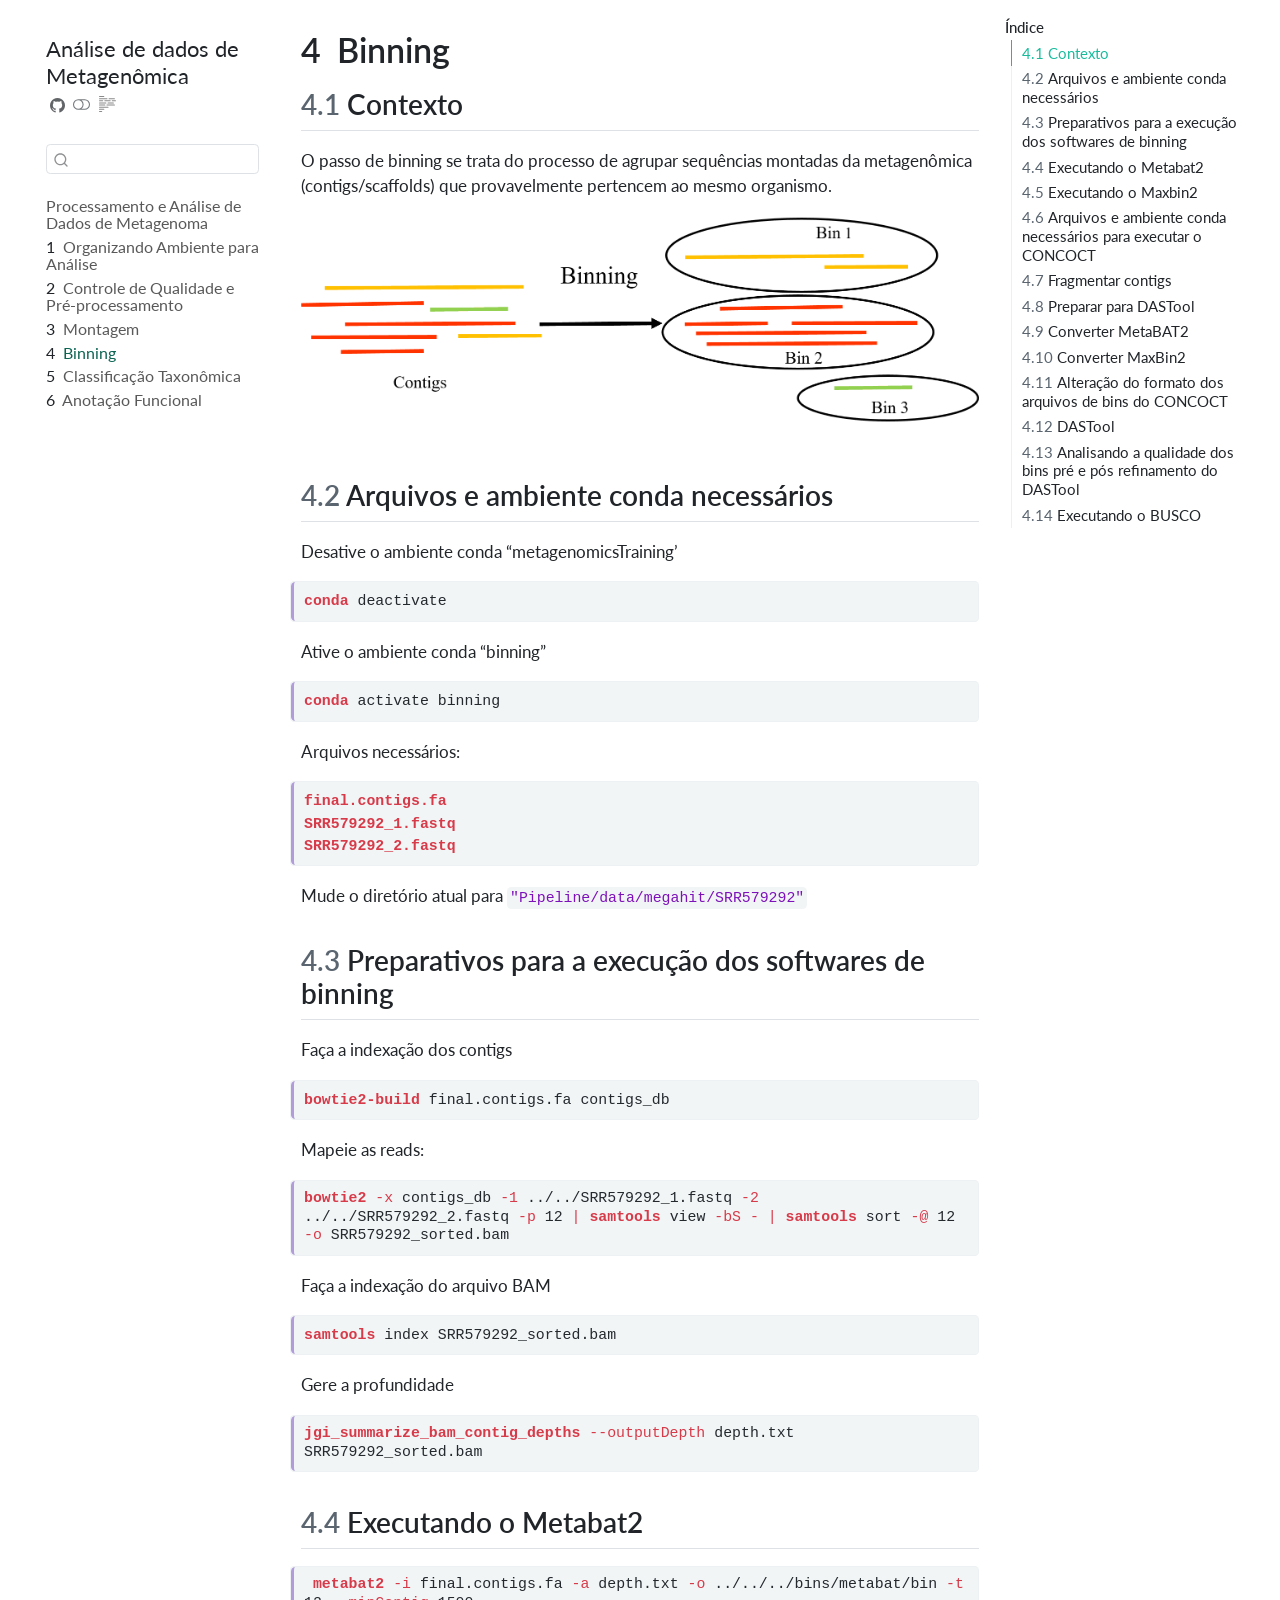
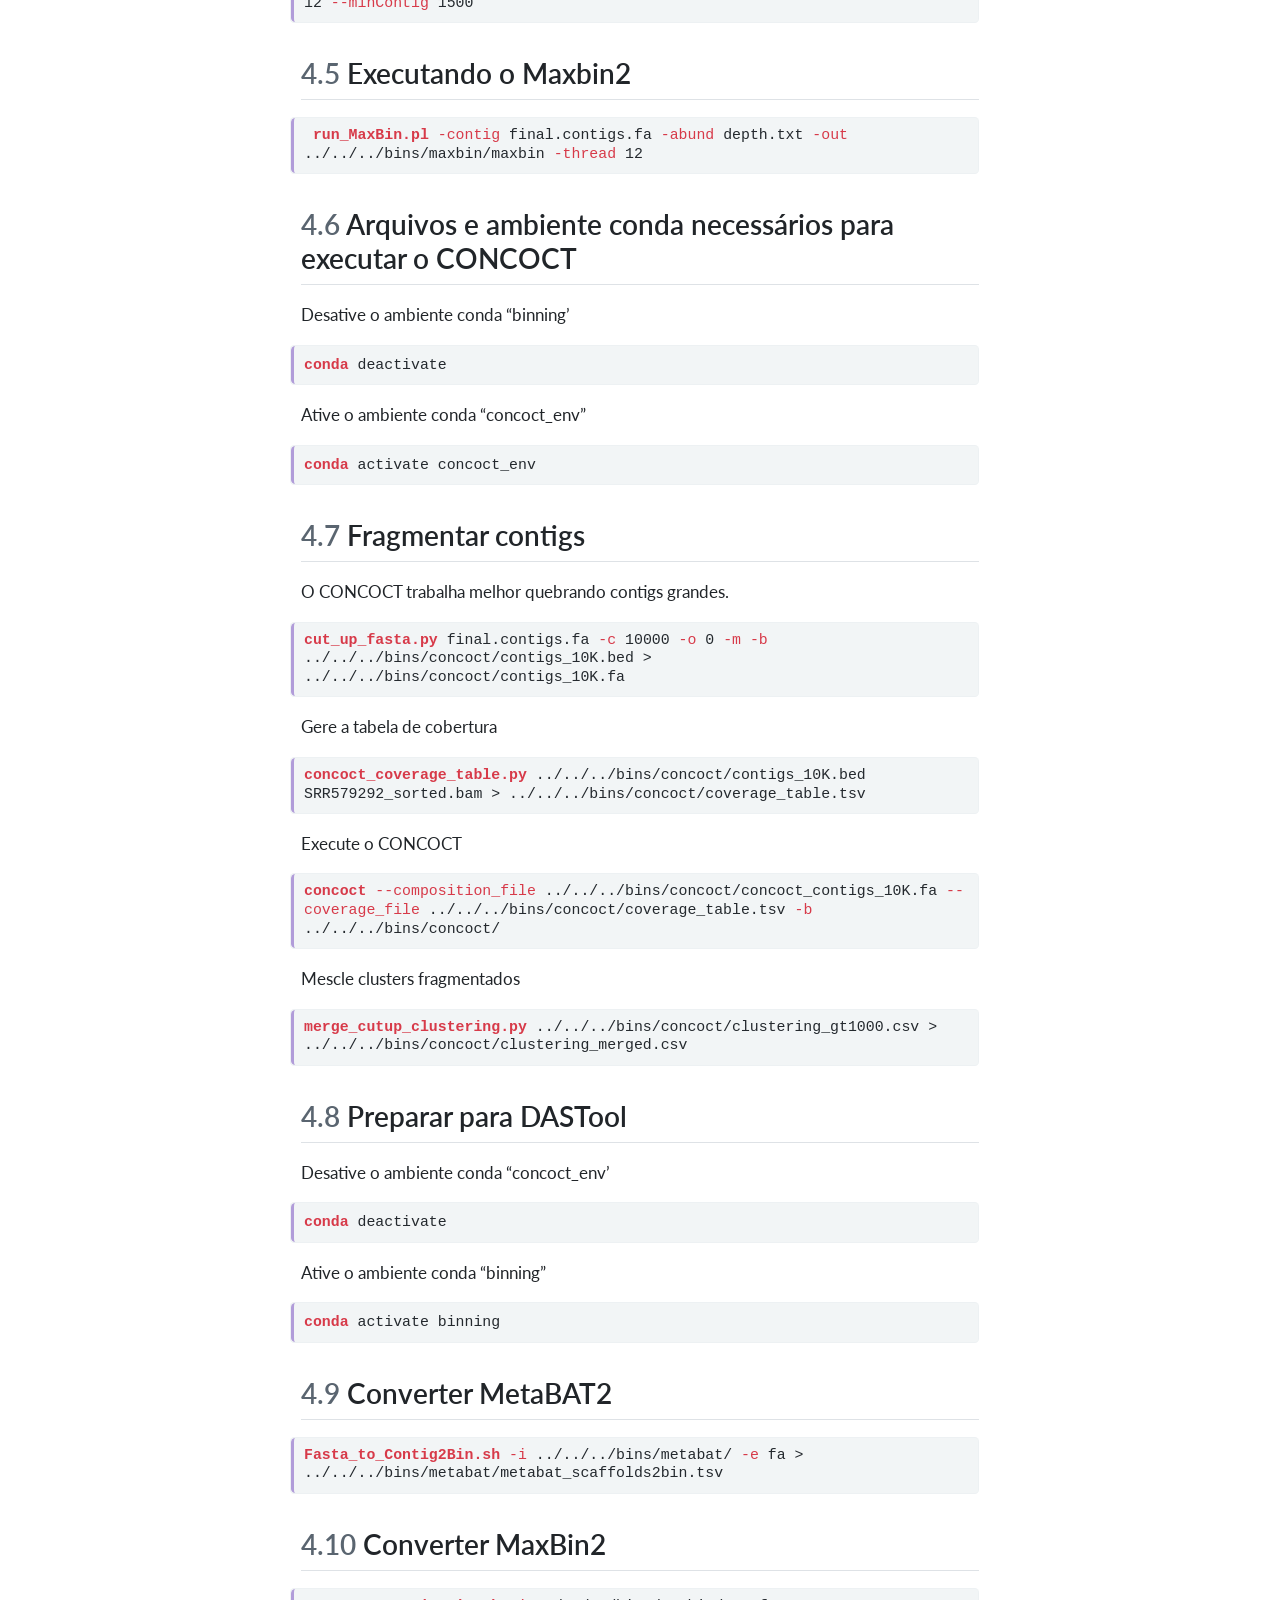
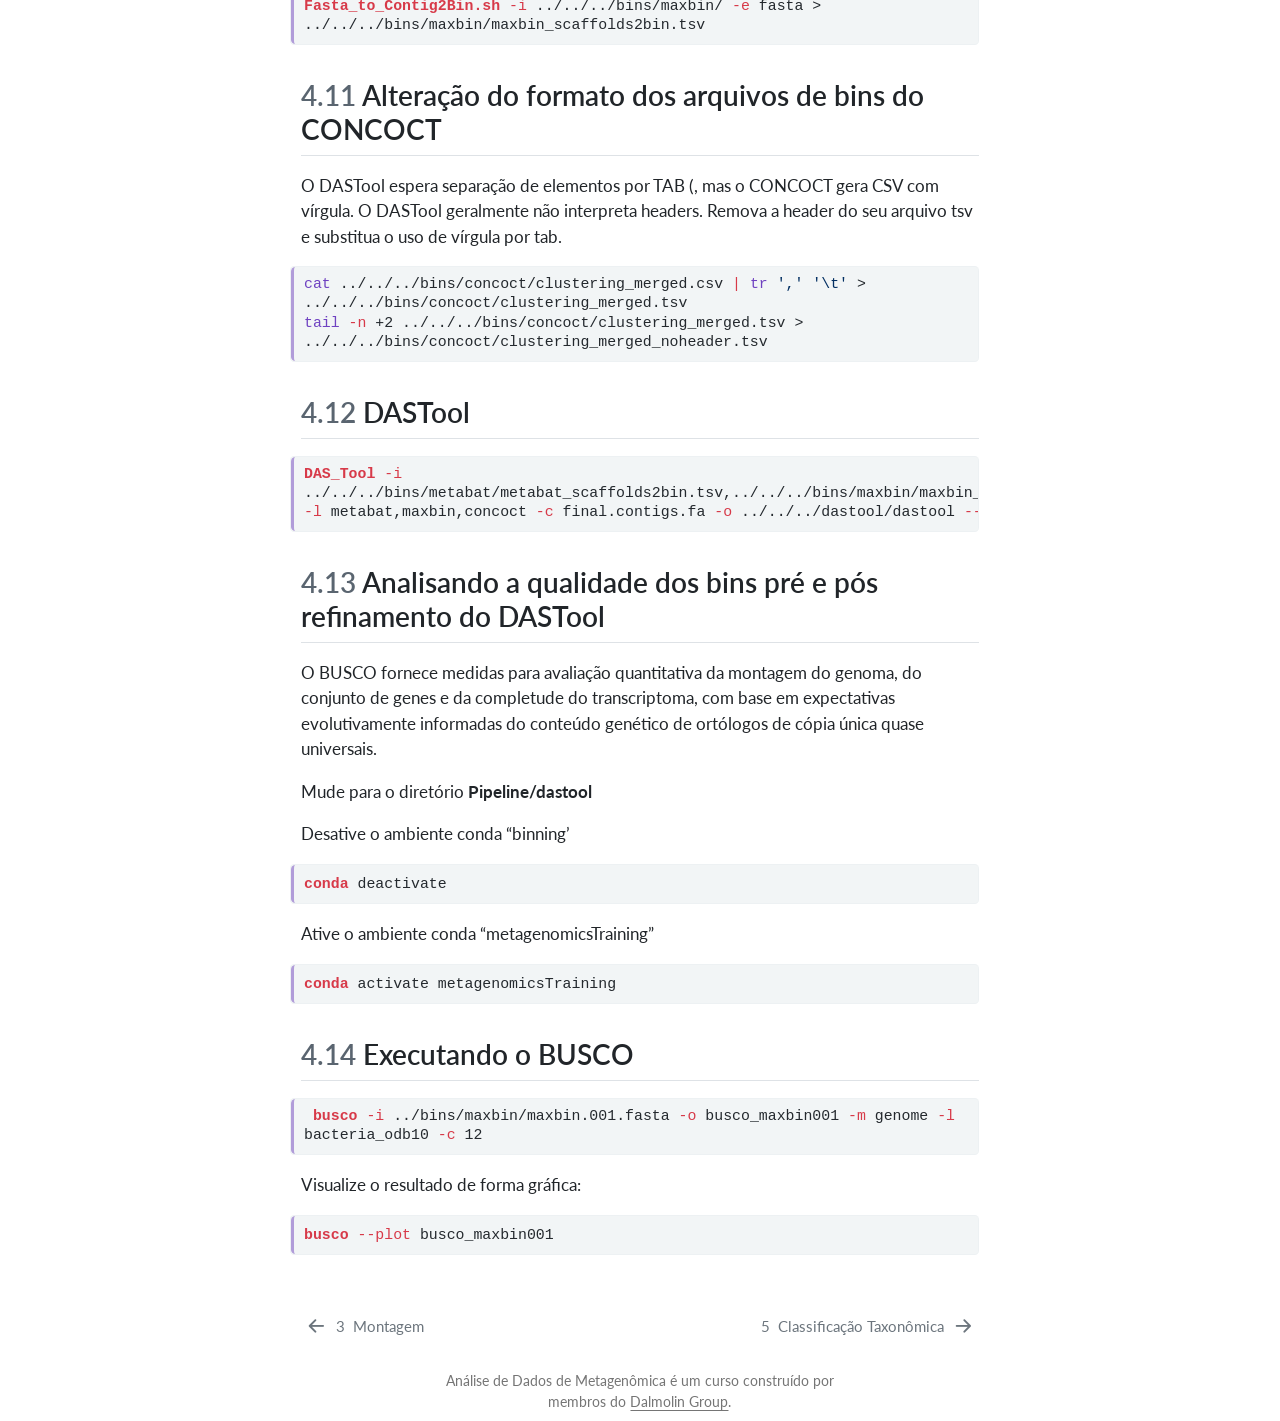
==== commit 12d6e829: "Built site for gh-pages" ====
--- a/content/04_binning.html
+++ b/content/04_binning.html
@@ -385,6 +385,8 @@
   <li><a href="#converter-maxbin2" id="toc-converter-maxbin2" class="nav-link" data-scroll-target="#converter-maxbin2"><span class="header-section-number">4.10</span> Converter MaxBin2</a></li>
   <li><a href="#alteração-do-formato-dos-arquivos-de-bins-do-concoct" id="toc-alteração-do-formato-dos-arquivos-de-bins-do-concoct" class="nav-link" data-scroll-target="#alteração-do-formato-dos-arquivos-de-bins-do-concoct"><span class="header-section-number">4.11</span> Alteração do formato dos arquivos de bins do CONCOCT</a></li>
   <li><a href="#dastool" id="toc-dastool" class="nav-link" data-scroll-target="#dastool"><span class="header-section-number">4.12</span> DASTool</a></li>
+  <li><a href="#analisando-a-qualidade-dos-bins-pré-e-pós-refinamento-do-dastool" id="toc-analisando-a-qualidade-dos-bins-pré-e-pós-refinamento-do-dastool" class="nav-link" data-scroll-target="#analisando-a-qualidade-dos-bins-pré-e-pós-refinamento-do-dastool"><span class="header-section-number">4.13</span> Analisando a qualidade dos bins pré e pós refinamento do DASTool</a></li>
+  <li><a href="#executando-o-busco" id="toc-executando-o-busco" class="nav-link" data-scroll-target="#executando-o-busco"><span class="header-section-number">4.14</span> Executando o BUSCO</a></li>
   </ul>
 </nav>
     </div>
@@ -493,6 +495,21 @@
 <section id="dastool" class="level2" data-number="4.12">
 <h2 data-number="4.12" class="anchored" data-anchor-id="dastool"><span class="header-section-number">4.12</span> DASTool</h2>
 <div class="code-copy-outer-scaffold"><div class="sourceCode" id="cb21"><pre class="sourceCode bash code-with-copy"><code class="sourceCode bash"><span id="cb21-1"><a href="#cb21-1" aria-hidden="true" tabindex="-1"></a><span class="ex">DAS_Tool</span> <span class="at">-i</span> ../../../bins/metabat/metabat_scaffolds2bin.tsv,../../../bins/maxbin/maxbin_scaffolds2bin.tsv,../../../bins/concoct/clustering_merged_noheader.tsv <span class="at">-l</span> metabat,maxbin,concoct <span class="at">-c</span> final.contigs.fa <span class="at">-o</span> ../../../dastool/dastool <span class="at">--search_engine</span> diamond <span class="at">--threads</span> 12 <span class="at">--write_bins</span></span></code></pre></div><button title="Copiar para a área de transferência" class="code-copy-button"><i class="bi"></i></button></div>
+</section>
+<section id="analisando-a-qualidade-dos-bins-pré-e-pós-refinamento-do-dastool" class="level2" data-number="4.13">
+<h2 data-number="4.13" class="anchored" data-anchor-id="analisando-a-qualidade-dos-bins-pré-e-pós-refinamento-do-dastool"><span class="header-section-number">4.13</span> Analisando a qualidade dos bins pré e pós refinamento do DASTool</h2>
+<p>O BUSCO fornece medidas para avaliação quantitativa da montagem do genoma, do conjunto de genes e da completude do transcriptoma, com base em expectativas evolutivamente informadas do conteúdo genético de ortólogos de cópia única quase universais.</p>
+<p>Mude para o diretório <strong>Pipeline/dastool</strong></p>
+<p>Desative o ambiente conda “binning’</p>
+<div class="code-copy-outer-scaffold"><div class="sourceCode" id="cb22"><pre class="sourceCode bash code-with-copy"><code class="sourceCode bash"><span id="cb22-1"><a href="#cb22-1" aria-hidden="true" tabindex="-1"></a><span class="ex">conda</span> deactivate</span></code></pre></div><button title="Copiar para a área de transferência" class="code-copy-button"><i class="bi"></i></button></div>
+<p>Ative o ambiente conda “metagenomicsTraining”</p>
+<div class="code-copy-outer-scaffold"><div class="sourceCode" id="cb23"><pre class="sourceCode bash code-with-copy"><code class="sourceCode bash"><span id="cb23-1"><a href="#cb23-1" aria-hidden="true" tabindex="-1"></a><span class="ex">conda</span> activate metagenomicsTraining</span></code></pre></div><button title="Copiar para a área de transferência" class="code-copy-button"><i class="bi"></i></button></div>
+</section>
+<section id="executando-o-busco" class="level2" data-number="4.14">
+<h2 data-number="4.14" class="anchored" data-anchor-id="executando-o-busco"><span class="header-section-number">4.14</span> Executando o BUSCO</h2>
+<div class="code-copy-outer-scaffold"><div class="sourceCode" id="cb24"><pre class="sourceCode bash code-with-copy"><code class="sourceCode bash"><span id="cb24-1"><a href="#cb24-1" aria-hidden="true" tabindex="-1"></a> <span class="ex">busco</span> <span class="at">-i</span> ../bins/maxbin/maxbin.001.fasta <span class="at">-o</span> busco_maxbin001 <span class="at">-m</span> genome <span class="at">-l</span> bacteria_odb10 <span class="at">-c</span> 12</span></code></pre></div><button title="Copiar para a área de transferência" class="code-copy-button"><i class="bi"></i></button></div>
+<p>Visualize o resultado de forma gráfica:</p>
+<div class="code-copy-outer-scaffold"><div class="sourceCode" id="cb25"><pre class="sourceCode bash code-with-copy"><code class="sourceCode bash"><span id="cb25-1"><a href="#cb25-1" aria-hidden="true" tabindex="-1"></a><span class="ex">busco</span> <span class="at">--plot</span> busco_maxbin001</span></code></pre></div><button title="Copiar para a área de transferência" class="code-copy-button"><i class="bi"></i></button></div>
 
 
 </section>
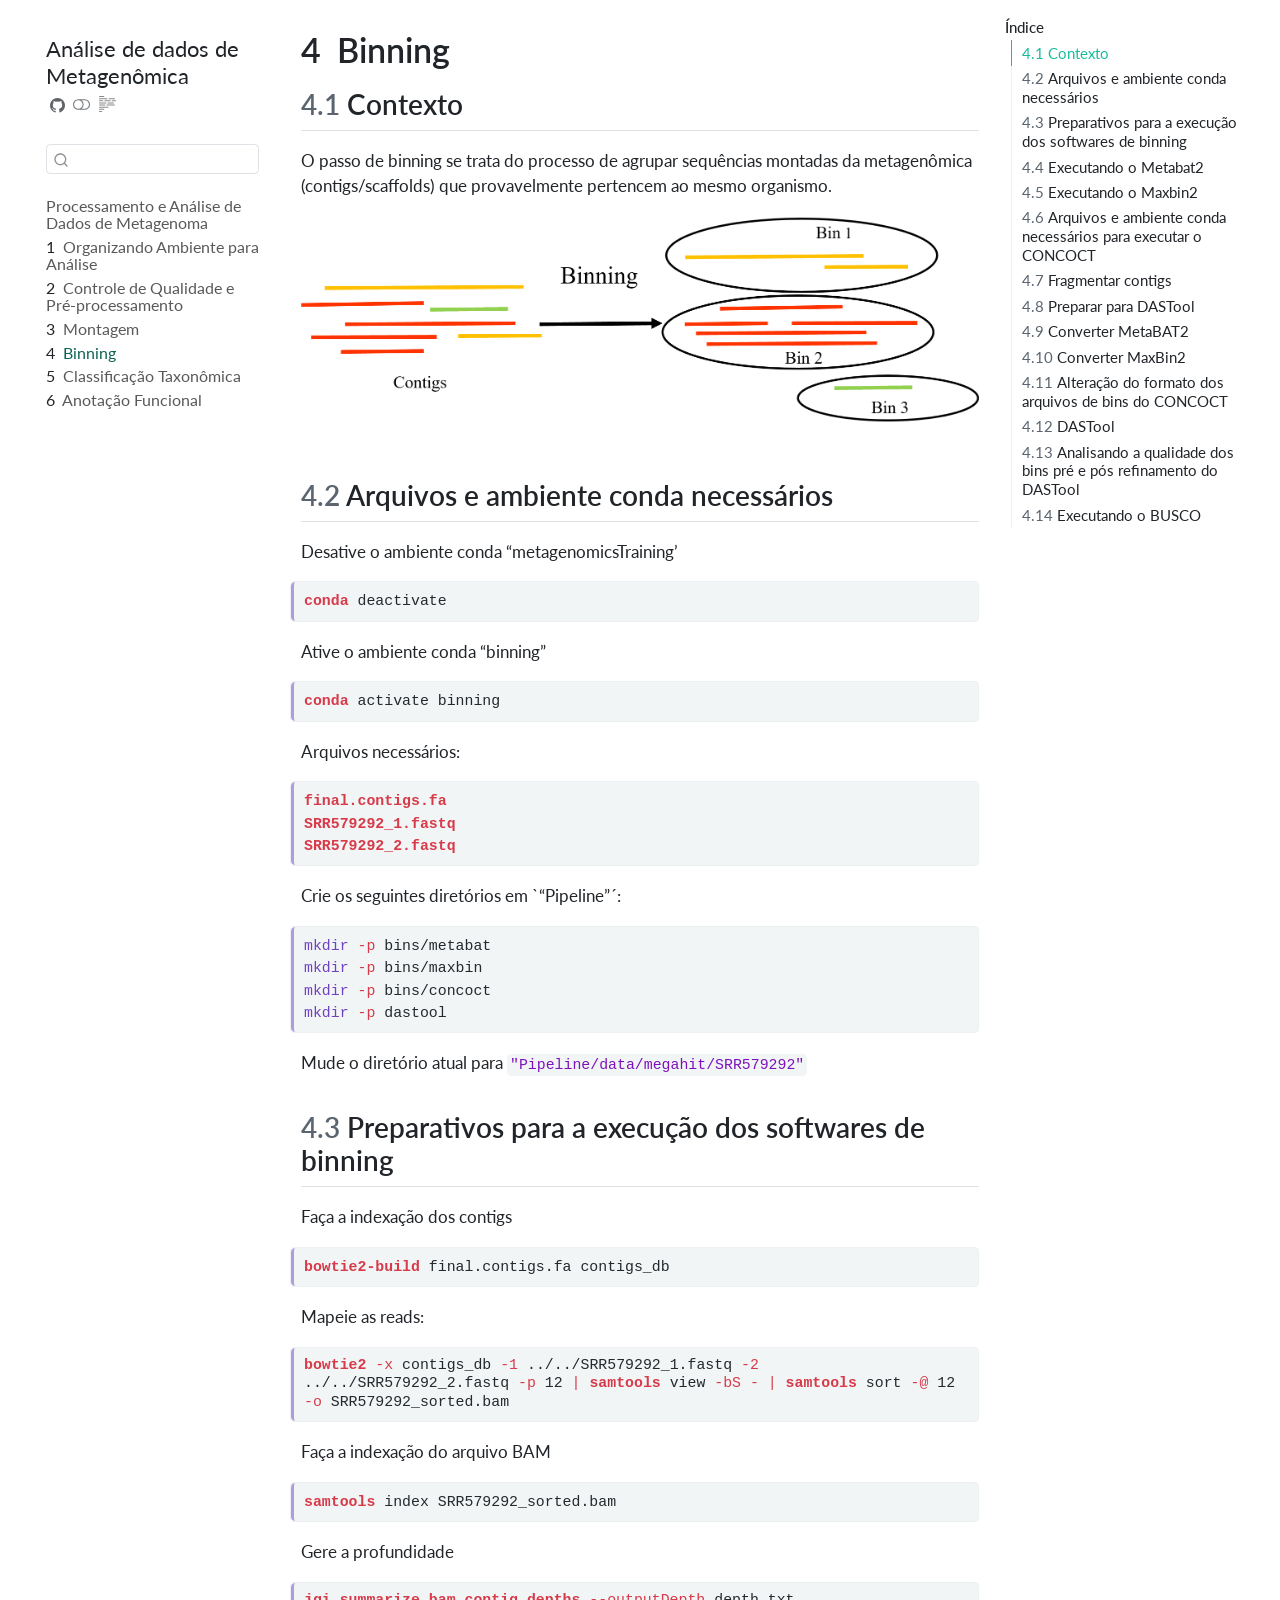
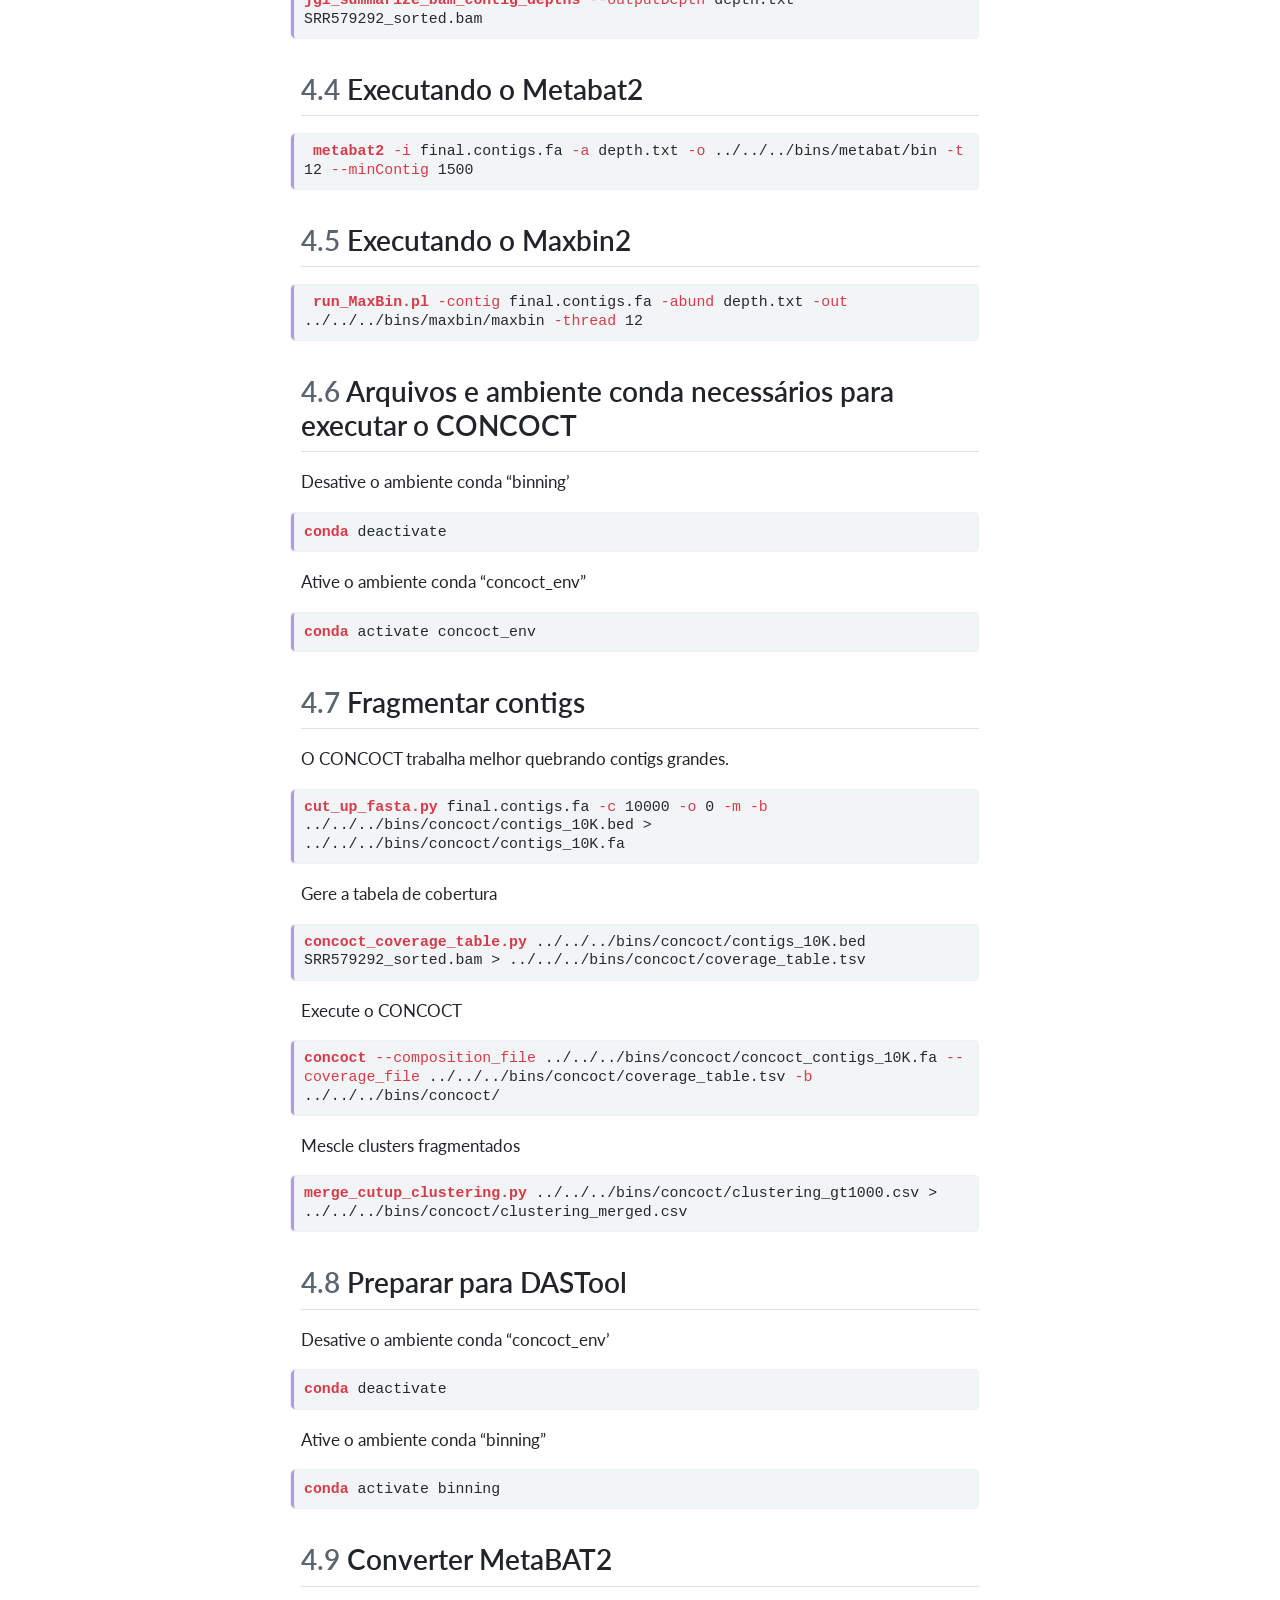
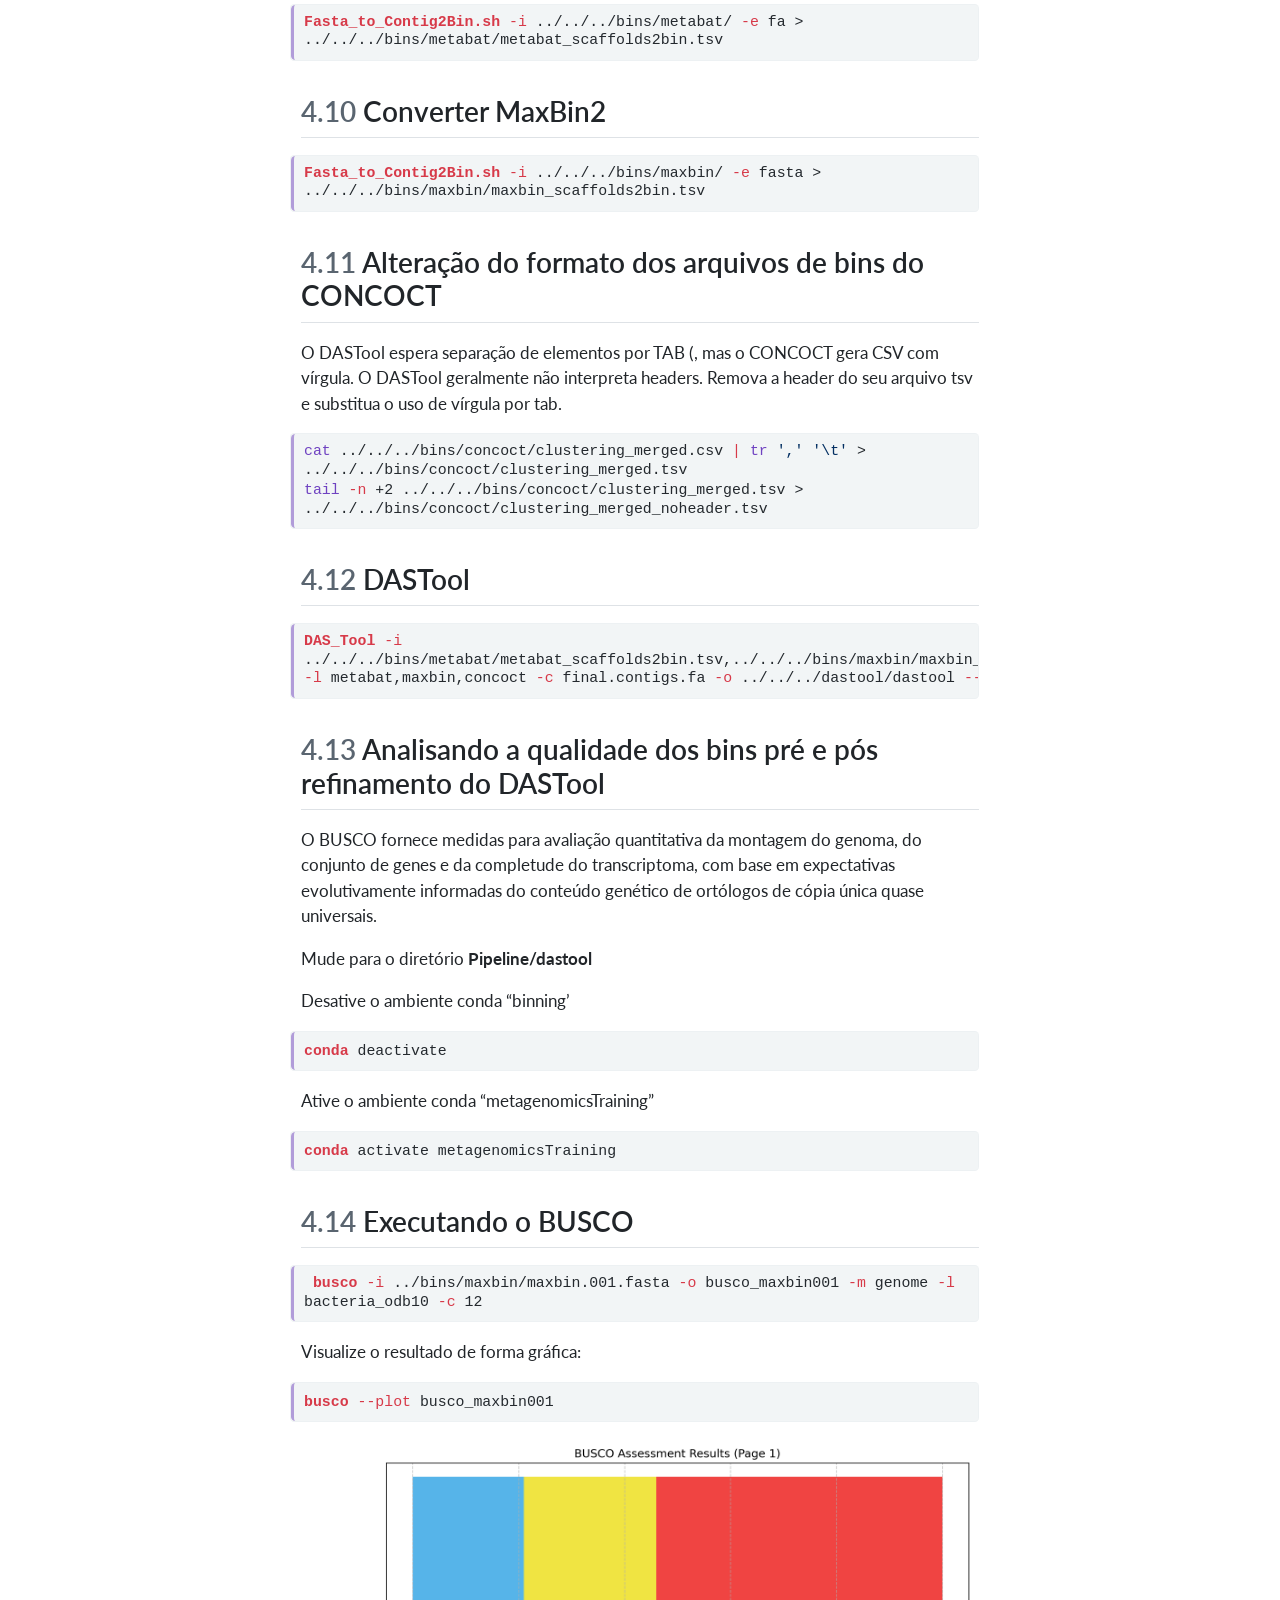
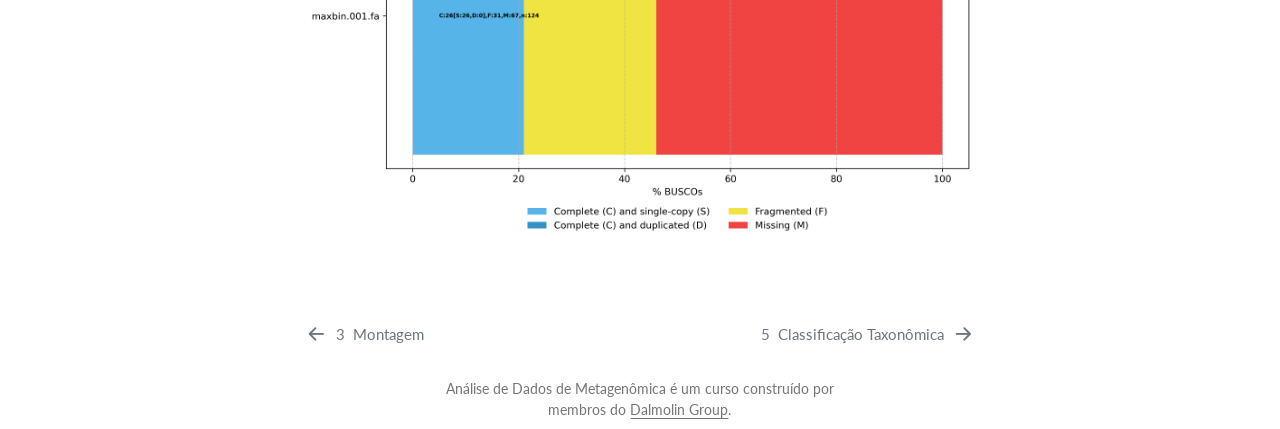
==== commit b796fd78: "Built site for gh-pages" ====
--- a/content/04_binning.html
+++ b/content/04_binning.html
@@ -432,84 +432,94 @@
 <div class="code-copy-outer-scaffold"><div class="sourceCode" id="cb3"><pre class="sourceCode bash code-with-copy"><code class="sourceCode bash"><span id="cb3-1"><a href="#cb3-1" aria-hidden="true" tabindex="-1"></a><span class="ex">final.contigs.fa</span></span>
 <span id="cb3-2"><a href="#cb3-2" aria-hidden="true" tabindex="-1"></a><span class="ex">SRR579292_1.fastq</span></span>
 <span id="cb3-3"><a href="#cb3-3" aria-hidden="true" tabindex="-1"></a><span class="ex">SRR579292_2.fastq</span></span></code></pre></div><button title="Copiar para a área de transferência" class="code-copy-button"><i class="bi"></i></button></div>
+<p>Crie os seguintes diretórios em `“Pipeline”´:</p>
+<div class="code-copy-outer-scaffold"><div class="sourceCode" id="cb4"><pre class="sourceCode bash code-with-copy"><code class="sourceCode bash"><span id="cb4-1"><a href="#cb4-1" aria-hidden="true" tabindex="-1"></a><span class="fu">mkdir</span> <span class="at">-p</span> bins/metabat</span>
+<span id="cb4-2"><a href="#cb4-2" aria-hidden="true" tabindex="-1"></a><span class="fu">mkdir</span> <span class="at">-p</span> bins/maxbin</span>
+<span id="cb4-3"><a href="#cb4-3" aria-hidden="true" tabindex="-1"></a><span class="fu">mkdir</span> <span class="at">-p</span> bins/concoct</span>
+<span id="cb4-4"><a href="#cb4-4" aria-hidden="true" tabindex="-1"></a><span class="fu">mkdir</span> <span class="at">-p</span> dastool</span></code></pre></div><button title="Copiar para a área de transferência" class="code-copy-button"><i class="bi"></i></button></div>
 <p>Mude o diretório atual para <code>"Pipeline/data/megahit/SRR579292"</code></p>
 </section>
 <section id="preparativos-para-a-execução-dos-softwares-de-binning" class="level2" data-number="4.3">
 <h2 data-number="4.3" class="anchored" data-anchor-id="preparativos-para-a-execução-dos-softwares-de-binning"><span class="header-section-number">4.3</span> Preparativos para a execução dos softwares de binning</h2>
 <p>Faça a indexação dos contigs</p>
-<div class="code-copy-outer-scaffold"><div class="sourceCode" id="cb4"><pre class="sourceCode bash code-with-copy"><code class="sourceCode bash"><span id="cb4-1"><a href="#cb4-1" aria-hidden="true" tabindex="-1"></a><span class="ex">bowtie2-build</span> final.contigs.fa contigs_db</span></code></pre></div><button title="Copiar para a área de transferência" class="code-copy-button"><i class="bi"></i></button></div>
+<div class="code-copy-outer-scaffold"><div class="sourceCode" id="cb5"><pre class="sourceCode bash code-with-copy"><code class="sourceCode bash"><span id="cb5-1"><a href="#cb5-1" aria-hidden="true" tabindex="-1"></a><span class="ex">bowtie2-build</span> final.contigs.fa contigs_db</span></code></pre></div><button title="Copiar para a área de transferência" class="code-copy-button"><i class="bi"></i></button></div>
 <p>Mapeie as reads:</p>
-<div class="code-copy-outer-scaffold"><div class="sourceCode" id="cb5"><pre class="sourceCode bash code-with-copy"><code class="sourceCode bash"><span id="cb5-1"><a href="#cb5-1" aria-hidden="true" tabindex="-1"></a><span class="ex">bowtie2</span> <span class="at">-x</span> contigs_db <span class="at">-1</span> ../../SRR579292_1.fastq <span class="at">-2</span> ../../SRR579292_2.fastq <span class="at">-p</span> 12 <span class="kw">|</span> <span class="ex">samtools</span> view <span class="at">-bS</span> <span class="at">-</span> <span class="kw">|</span> <span class="ex">samtools</span> sort <span class="at">-@</span> 12 <span class="at">-o</span> SRR579292_sorted.bam</span></code></pre></div><button title="Copiar para a área de transferência" class="code-copy-button"><i class="bi"></i></button></div>
+<div class="code-copy-outer-scaffold"><div class="sourceCode" id="cb6"><pre class="sourceCode bash code-with-copy"><code class="sourceCode bash"><span id="cb6-1"><a href="#cb6-1" aria-hidden="true" tabindex="-1"></a><span class="ex">bowtie2</span> <span class="at">-x</span> contigs_db <span class="at">-1</span> ../../SRR579292_1.fastq <span class="at">-2</span> ../../SRR579292_2.fastq <span class="at">-p</span> 12 <span class="kw">|</span> <span class="ex">samtools</span> view <span class="at">-bS</span> <span class="at">-</span> <span class="kw">|</span> <span class="ex">samtools</span> sort <span class="at">-@</span> 12 <span class="at">-o</span> SRR579292_sorted.bam</span></code></pre></div><button title="Copiar para a área de transferência" class="code-copy-button"><i class="bi"></i></button></div>
 <p>Faça a indexação do arquivo BAM</p>
-<div class="code-copy-outer-scaffold"><div class="sourceCode" id="cb6"><pre class="sourceCode bash code-with-copy"><code class="sourceCode bash"><span id="cb6-1"><a href="#cb6-1" aria-hidden="true" tabindex="-1"></a><span class="ex">samtools</span> index SRR579292_sorted.bam</span></code></pre></div><button title="Copiar para a área de transferência" class="code-copy-button"><i class="bi"></i></button></div>
+<div class="code-copy-outer-scaffold"><div class="sourceCode" id="cb7"><pre class="sourceCode bash code-with-copy"><code class="sourceCode bash"><span id="cb7-1"><a href="#cb7-1" aria-hidden="true" tabindex="-1"></a><span class="ex">samtools</span> index SRR579292_sorted.bam</span></code></pre></div><button title="Copiar para a área de transferência" class="code-copy-button"><i class="bi"></i></button></div>
 <p>Gere a profundidade</p>
-<div class="code-copy-outer-scaffold"><div class="sourceCode" id="cb7"><pre class="sourceCode bash code-with-copy"><code class="sourceCode bash"><span id="cb7-1"><a href="#cb7-1" aria-hidden="true" tabindex="-1"></a><span class="ex">jgi_summarize_bam_contig_depths</span> <span class="at">--outputDepth</span> depth.txt SRR579292_sorted.bam</span></code></pre></div><button title="Copiar para a área de transferência" class="code-copy-button"><i class="bi"></i></button></div>
+<div class="code-copy-outer-scaffold"><div class="sourceCode" id="cb8"><pre class="sourceCode bash code-with-copy"><code class="sourceCode bash"><span id="cb8-1"><a href="#cb8-1" aria-hidden="true" tabindex="-1"></a><span class="ex">jgi_summarize_bam_contig_depths</span> <span class="at">--outputDepth</span> depth.txt SRR579292_sorted.bam</span></code></pre></div><button title="Copiar para a área de transferência" class="code-copy-button"><i class="bi"></i></button></div>
 </section>
 <section id="executando-o-metabat2" class="level2" data-number="4.4">
 <h2 data-number="4.4" class="anchored" data-anchor-id="executando-o-metabat2"><span class="header-section-number">4.4</span> Executando o Metabat2</h2>
-<div class="code-copy-outer-scaffold"><div class="sourceCode" id="cb8"><pre class="sourceCode bash code-with-copy"><code class="sourceCode bash"><span id="cb8-1"><a href="#cb8-1" aria-hidden="true" tabindex="-1"></a> <span class="ex">metabat2</span> <span class="at">-i</span> final.contigs.fa <span class="at">-a</span> depth.txt <span class="at">-o</span> ../../../bins/metabat/bin <span class="at">-t</span> 12 <span class="at">--minContig</span> 1500</span></code></pre></div><button title="Copiar para a área de transferência" class="code-copy-button"><i class="bi"></i></button></div>
+<div class="code-copy-outer-scaffold"><div class="sourceCode" id="cb9"><pre class="sourceCode bash code-with-copy"><code class="sourceCode bash"><span id="cb9-1"><a href="#cb9-1" aria-hidden="true" tabindex="-1"></a> <span class="ex">metabat2</span> <span class="at">-i</span> final.contigs.fa <span class="at">-a</span> depth.txt <span class="at">-o</span> ../../../bins/metabat/bin <span class="at">-t</span> 12 <span class="at">--minContig</span> 1500</span></code></pre></div><button title="Copiar para a área de transferência" class="code-copy-button"><i class="bi"></i></button></div>
 </section>
 <section id="executando-o-maxbin2" class="level2" data-number="4.5">
 <h2 data-number="4.5" class="anchored" data-anchor-id="executando-o-maxbin2"><span class="header-section-number">4.5</span> Executando o Maxbin2</h2>
-<div class="code-copy-outer-scaffold"><div class="sourceCode" id="cb9"><pre class="sourceCode bash code-with-copy"><code class="sourceCode bash"><span id="cb9-1"><a href="#cb9-1" aria-hidden="true" tabindex="-1"></a> <span class="ex">run_MaxBin.pl</span> <span class="at">-contig</span> final.contigs.fa <span class="at">-abund</span> depth.txt <span class="at">-out</span> ../../../bins/maxbin/maxbin <span class="at">-thread</span> 12</span></code></pre></div><button title="Copiar para a área de transferência" class="code-copy-button"><i class="bi"></i></button></div>
+<div class="code-copy-outer-scaffold"><div class="sourceCode" id="cb10"><pre class="sourceCode bash code-with-copy"><code class="sourceCode bash"><span id="cb10-1"><a href="#cb10-1" aria-hidden="true" tabindex="-1"></a> <span class="ex">run_MaxBin.pl</span> <span class="at">-contig</span> final.contigs.fa <span class="at">-abund</span> depth.txt <span class="at">-out</span> ../../../bins/maxbin/maxbin <span class="at">-thread</span> 12</span></code></pre></div><button title="Copiar para a área de transferência" class="code-copy-button"><i class="bi"></i></button></div>
 </section>
 <section id="arquivos-e-ambiente-conda-necessários-para-executar-o-concoct" class="level2" data-number="4.6">
 <h2 data-number="4.6" class="anchored" data-anchor-id="arquivos-e-ambiente-conda-necessários-para-executar-o-concoct"><span class="header-section-number">4.6</span> Arquivos e ambiente conda necessários para executar o CONCOCT</h2>
 <p>Desative o ambiente conda “binning’</p>
-<div class="code-copy-outer-scaffold"><div class="sourceCode" id="cb10"><pre class="sourceCode bash code-with-copy"><code class="sourceCode bash"><span id="cb10-1"><a href="#cb10-1" aria-hidden="true" tabindex="-1"></a><span class="ex">conda</span> deactivate</span></code></pre></div><button title="Copiar para a área de transferência" class="code-copy-button"><i class="bi"></i></button></div>
+<div class="code-copy-outer-scaffold"><div class="sourceCode" id="cb11"><pre class="sourceCode bash code-with-copy"><code class="sourceCode bash"><span id="cb11-1"><a href="#cb11-1" aria-hidden="true" tabindex="-1"></a><span class="ex">conda</span> deactivate</span></code></pre></div><button title="Copiar para a área de transferência" class="code-copy-button"><i class="bi"></i></button></div>
 <p>Ative o ambiente conda “concoct_env”</p>
-<div class="code-copy-outer-scaffold"><div class="sourceCode" id="cb11"><pre class="sourceCode bash code-with-copy"><code class="sourceCode bash"><span id="cb11-1"><a href="#cb11-1" aria-hidden="true" tabindex="-1"></a><span class="ex">conda</span> activate concoct_env</span></code></pre></div><button title="Copiar para a área de transferência" class="code-copy-button"><i class="bi"></i></button></div>
+<div class="code-copy-outer-scaffold"><div class="sourceCode" id="cb12"><pre class="sourceCode bash code-with-copy"><code class="sourceCode bash"><span id="cb12-1"><a href="#cb12-1" aria-hidden="true" tabindex="-1"></a><span class="ex">conda</span> activate concoct_env</span></code></pre></div><button title="Copiar para a área de transferência" class="code-copy-button"><i class="bi"></i></button></div>
 </section>
 <section id="fragmentar-contigs" class="level2" data-number="4.7">
 <h2 data-number="4.7" class="anchored" data-anchor-id="fragmentar-contigs"><span class="header-section-number">4.7</span> Fragmentar contigs</h2>
 <p>O CONCOCT trabalha melhor quebrando contigs grandes.</p>
-<div class="code-copy-outer-scaffold"><div class="sourceCode" id="cb12"><pre class="sourceCode bash code-with-copy"><code class="sourceCode bash"><span id="cb12-1"><a href="#cb12-1" aria-hidden="true" tabindex="-1"></a><span class="ex">cut_up_fasta.py</span> final.contigs.fa <span class="at">-c</span> 10000 <span class="at">-o</span> 0 <span class="at">-m</span> <span class="at">-b</span> ../../../bins/concoct/contigs_10K.bed <span class="op">&gt;</span> ../../../bins/concoct/contigs_10K.fa</span></code></pre></div><button title="Copiar para a área de transferência" class="code-copy-button"><i class="bi"></i></button></div>
+<div class="code-copy-outer-scaffold"><div class="sourceCode" id="cb13"><pre class="sourceCode bash code-with-copy"><code class="sourceCode bash"><span id="cb13-1"><a href="#cb13-1" aria-hidden="true" tabindex="-1"></a><span class="ex">cut_up_fasta.py</span> final.contigs.fa <span class="at">-c</span> 10000 <span class="at">-o</span> 0 <span class="at">-m</span> <span class="at">-b</span> ../../../bins/concoct/contigs_10K.bed <span class="op">&gt;</span> ../../../bins/concoct/contigs_10K.fa</span></code></pre></div><button title="Copiar para a área de transferência" class="code-copy-button"><i class="bi"></i></button></div>
 <p>Gere a tabela de cobertura</p>
-<div class="code-copy-outer-scaffold"><div class="sourceCode" id="cb13"><pre class="sourceCode bash code-with-copy"><code class="sourceCode bash"><span id="cb13-1"><a href="#cb13-1" aria-hidden="true" tabindex="-1"></a><span class="ex">concoct_coverage_table.py</span> ../../../bins/concoct/contigs_10K.bed SRR579292_sorted.bam <span class="op">&gt;</span> ../../../bins/concoct/coverage_table.tsv</span></code></pre></div><button title="Copiar para a área de transferência" class="code-copy-button"><i class="bi"></i></button></div>
+<div class="code-copy-outer-scaffold"><div class="sourceCode" id="cb14"><pre class="sourceCode bash code-with-copy"><code class="sourceCode bash"><span id="cb14-1"><a href="#cb14-1" aria-hidden="true" tabindex="-1"></a><span class="ex">concoct_coverage_table.py</span> ../../../bins/concoct/contigs_10K.bed SRR579292_sorted.bam <span class="op">&gt;</span> ../../../bins/concoct/coverage_table.tsv</span></code></pre></div><button title="Copiar para a área de transferência" class="code-copy-button"><i class="bi"></i></button></div>
 <p>Execute o CONCOCT</p>
-<div class="code-copy-outer-scaffold"><div class="sourceCode" id="cb14"><pre class="sourceCode bash code-with-copy"><code class="sourceCode bash"><span id="cb14-1"><a href="#cb14-1" aria-hidden="true" tabindex="-1"></a><span class="ex">concoct</span> <span class="at">--composition_file</span> ../../../bins/concoct/concoct_contigs_10K.fa <span class="at">--coverage_file</span> ../../../bins/concoct/coverage_table.tsv <span class="at">-b</span> ../../../bins/concoct/</span></code></pre></div><button title="Copiar para a área de transferência" class="code-copy-button"><i class="bi"></i></button></div>
+<div class="code-copy-outer-scaffold"><div class="sourceCode" id="cb15"><pre class="sourceCode bash code-with-copy"><code class="sourceCode bash"><span id="cb15-1"><a href="#cb15-1" aria-hidden="true" tabindex="-1"></a><span class="ex">concoct</span> <span class="at">--composition_file</span> ../../../bins/concoct/concoct_contigs_10K.fa <span class="at">--coverage_file</span> ../../../bins/concoct/coverage_table.tsv <span class="at">-b</span> ../../../bins/concoct/</span></code></pre></div><button title="Copiar para a área de transferência" class="code-copy-button"><i class="bi"></i></button></div>
 <p>Mescle clusters fragmentados</p>
-<div class="code-copy-outer-scaffold"><div class="sourceCode" id="cb15"><pre class="sourceCode bash code-with-copy"><code class="sourceCode bash"><span id="cb15-1"><a href="#cb15-1" aria-hidden="true" tabindex="-1"></a><span class="ex">merge_cutup_clustering.py</span> ../../../bins/concoct/clustering_gt1000.csv <span class="op">&gt;</span> ../../../bins/concoct/clustering_merged.csv</span></code></pre></div><button title="Copiar para a área de transferência" class="code-copy-button"><i class="bi"></i></button></div>
+<div class="code-copy-outer-scaffold"><div class="sourceCode" id="cb16"><pre class="sourceCode bash code-with-copy"><code class="sourceCode bash"><span id="cb16-1"><a href="#cb16-1" aria-hidden="true" tabindex="-1"></a><span class="ex">merge_cutup_clustering.py</span> ../../../bins/concoct/clustering_gt1000.csv <span class="op">&gt;</span> ../../../bins/concoct/clustering_merged.csv</span></code></pre></div><button title="Copiar para a área de transferência" class="code-copy-button"><i class="bi"></i></button></div>
 </section>
 <section id="preparar-para-dastool" class="level2" data-number="4.8">
 <h2 data-number="4.8" class="anchored" data-anchor-id="preparar-para-dastool"><span class="header-section-number">4.8</span> Preparar para DASTool</h2>
 <p>Desative o ambiente conda “concoct_env’</p>
-<div class="code-copy-outer-scaffold"><div class="sourceCode" id="cb16"><pre class="sourceCode bash code-with-copy"><code class="sourceCode bash"><span id="cb16-1"><a href="#cb16-1" aria-hidden="true" tabindex="-1"></a><span class="ex">conda</span> deactivate</span></code></pre></div><button title="Copiar para a área de transferência" class="code-copy-button"><i class="bi"></i></button></div>
+<div class="code-copy-outer-scaffold"><div class="sourceCode" id="cb17"><pre class="sourceCode bash code-with-copy"><code class="sourceCode bash"><span id="cb17-1"><a href="#cb17-1" aria-hidden="true" tabindex="-1"></a><span class="ex">conda</span> deactivate</span></code></pre></div><button title="Copiar para a área de transferência" class="code-copy-button"><i class="bi"></i></button></div>
 <p>Ative o ambiente conda “binning”</p>
-<div class="code-copy-outer-scaffold"><div class="sourceCode" id="cb17"><pre class="sourceCode bash code-with-copy"><code class="sourceCode bash"><span id="cb17-1"><a href="#cb17-1" aria-hidden="true" tabindex="-1"></a><span class="ex">conda</span> activate binning</span></code></pre></div><button title="Copiar para a área de transferência" class="code-copy-button"><i class="bi"></i></button></div>
+<div class="code-copy-outer-scaffold"><div class="sourceCode" id="cb18"><pre class="sourceCode bash code-with-copy"><code class="sourceCode bash"><span id="cb18-1"><a href="#cb18-1" aria-hidden="true" tabindex="-1"></a><span class="ex">conda</span> activate binning</span></code></pre></div><button title="Copiar para a área de transferência" class="code-copy-button"><i class="bi"></i></button></div>
 </section>
 <section id="converter-metabat2" class="level2" data-number="4.9">
 <h2 data-number="4.9" class="anchored" data-anchor-id="converter-metabat2"><span class="header-section-number">4.9</span> Converter MetaBAT2</h2>
-<div class="code-copy-outer-scaffold"><div class="sourceCode" id="cb18"><pre class="sourceCode bash code-with-copy"><code class="sourceCode bash"><span id="cb18-1"><a href="#cb18-1" aria-hidden="true" tabindex="-1"></a><span class="ex">Fasta_to_Contig2Bin.sh</span> <span class="at">-i</span> ../../../bins/metabat/ <span class="at">-e</span> fa <span class="op">&gt;</span> ../../../bins/metabat/metabat_scaffolds2bin.tsv</span></code></pre></div><button title="Copiar para a área de transferência" class="code-copy-button"><i class="bi"></i></button></div>
+<div class="code-copy-outer-scaffold"><div class="sourceCode" id="cb19"><pre class="sourceCode bash code-with-copy"><code class="sourceCode bash"><span id="cb19-1"><a href="#cb19-1" aria-hidden="true" tabindex="-1"></a><span class="ex">Fasta_to_Contig2Bin.sh</span> <span class="at">-i</span> ../../../bins/metabat/ <span class="at">-e</span> fa <span class="op">&gt;</span> ../../../bins/metabat/metabat_scaffolds2bin.tsv</span></code></pre></div><button title="Copiar para a área de transferência" class="code-copy-button"><i class="bi"></i></button></div>
 </section>
 <section id="converter-maxbin2" class="level2" data-number="4.10">
 <h2 data-number="4.10" class="anchored" data-anchor-id="converter-maxbin2"><span class="header-section-number">4.10</span> Converter MaxBin2</h2>
-<div class="code-copy-outer-scaffold"><div class="sourceCode" id="cb19"><pre class="sourceCode bash code-with-copy"><code class="sourceCode bash"><span id="cb19-1"><a href="#cb19-1" aria-hidden="true" tabindex="-1"></a><span class="ex">Fasta_to_Contig2Bin.sh</span> <span class="at">-i</span> ../../../bins/maxbin/ <span class="at">-e</span> fasta <span class="op">&gt;</span> ../../../bins/maxbin/maxbin_scaffolds2bin.tsv</span></code></pre></div><button title="Copiar para a área de transferência" class="code-copy-button"><i class="bi"></i></button></div>
+<div class="code-copy-outer-scaffold"><div class="sourceCode" id="cb20"><pre class="sourceCode bash code-with-copy"><code class="sourceCode bash"><span id="cb20-1"><a href="#cb20-1" aria-hidden="true" tabindex="-1"></a><span class="ex">Fasta_to_Contig2Bin.sh</span> <span class="at">-i</span> ../../../bins/maxbin/ <span class="at">-e</span> fasta <span class="op">&gt;</span> ../../../bins/maxbin/maxbin_scaffolds2bin.tsv</span></code></pre></div><button title="Copiar para a área de transferência" class="code-copy-button"><i class="bi"></i></button></div>
 </section>
 <section id="alteração-do-formato-dos-arquivos-de-bins-do-concoct" class="level2" data-number="4.11">
 <h2 data-number="4.11" class="anchored" data-anchor-id="alteração-do-formato-dos-arquivos-de-bins-do-concoct"><span class="header-section-number">4.11</span> Alteração do formato dos arquivos de bins do CONCOCT</h2>
 <p>O DASTool espera separação de elementos por TAB (, mas o CONCOCT gera CSV com vírgula. O DASTool geralmente não interpreta headers. Remova a header do seu arquivo tsv e substitua o uso de vírgula por tab.</p>
-<div class="code-copy-outer-scaffold"><div class="sourceCode" id="cb20"><pre class="sourceCode bash code-with-copy"><code class="sourceCode bash"><span id="cb20-1"><a href="#cb20-1" aria-hidden="true" tabindex="-1"></a><span class="fu">cat</span> ../../../bins/concoct/clustering_merged.csv <span class="kw">|</span> <span class="fu">tr</span> <span class="st">','</span> <span class="st">'\t'</span> <span class="op">&gt;</span> ../../../bins/concoct/clustering_merged.tsv</span>
-<span id="cb20-2"><a href="#cb20-2" aria-hidden="true" tabindex="-1"></a><span class="fu">tail</span> <span class="at">-n</span> +2 ../../../bins/concoct/clustering_merged.tsv <span class="op">&gt;</span> ../../../bins/concoct/clustering_merged_noheader.tsv</span></code></pre></div><button title="Copiar para a área de transferência" class="code-copy-button"><i class="bi"></i></button></div>
+<div class="code-copy-outer-scaffold"><div class="sourceCode" id="cb21"><pre class="sourceCode bash code-with-copy"><code class="sourceCode bash"><span id="cb21-1"><a href="#cb21-1" aria-hidden="true" tabindex="-1"></a><span class="fu">cat</span> ../../../bins/concoct/clustering_merged.csv <span class="kw">|</span> <span class="fu">tr</span> <span class="st">','</span> <span class="st">'\t'</span> <span class="op">&gt;</span> ../../../bins/concoct/clustering_merged.tsv</span>
+<span id="cb21-2"><a href="#cb21-2" aria-hidden="true" tabindex="-1"></a><span class="fu">tail</span> <span class="at">-n</span> +2 ../../../bins/concoct/clustering_merged.tsv <span class="op">&gt;</span> ../../../bins/concoct/clustering_merged_noheader.tsv</span></code></pre></div><button title="Copiar para a área de transferência" class="code-copy-button"><i class="bi"></i></button></div>
 </section>
 <section id="dastool" class="level2" data-number="4.12">
 <h2 data-number="4.12" class="anchored" data-anchor-id="dastool"><span class="header-section-number">4.12</span> DASTool</h2>
-<div class="code-copy-outer-scaffold"><div class="sourceCode" id="cb21"><pre class="sourceCode bash code-with-copy"><code class="sourceCode bash"><span id="cb21-1"><a href="#cb21-1" aria-hidden="true" tabindex="-1"></a><span class="ex">DAS_Tool</span> <span class="at">-i</span> ../../../bins/metabat/metabat_scaffolds2bin.tsv,../../../bins/maxbin/maxbin_scaffolds2bin.tsv,../../../bins/concoct/clustering_merged_noheader.tsv <span class="at">-l</span> metabat,maxbin,concoct <span class="at">-c</span> final.contigs.fa <span class="at">-o</span> ../../../dastool/dastool <span class="at">--search_engine</span> diamond <span class="at">--threads</span> 12 <span class="at">--write_bins</span></span></code></pre></div><button title="Copiar para a área de transferência" class="code-copy-button"><i class="bi"></i></button></div>
+<div class="code-copy-outer-scaffold"><div class="sourceCode" id="cb22"><pre class="sourceCode bash code-with-copy"><code class="sourceCode bash"><span id="cb22-1"><a href="#cb22-1" aria-hidden="true" tabindex="-1"></a><span class="ex">DAS_Tool</span> <span class="at">-i</span> ../../../bins/metabat/metabat_scaffolds2bin.tsv,../../../bins/maxbin/maxbin_scaffolds2bin.tsv,../../../bins/concoct/clustering_merged_noheader.tsv <span class="at">-l</span> metabat,maxbin,concoct <span class="at">-c</span> final.contigs.fa <span class="at">-o</span> ../../../dastool/dastool <span class="at">--search_engine</span> diamond <span class="at">--threads</span> 12 <span class="at">--write_bins</span></span></code></pre></div><button title="Copiar para a área de transferência" class="code-copy-button"><i class="bi"></i></button></div>
 </section>
 <section id="analisando-a-qualidade-dos-bins-pré-e-pós-refinamento-do-dastool" class="level2" data-number="4.13">
 <h2 data-number="4.13" class="anchored" data-anchor-id="analisando-a-qualidade-dos-bins-pré-e-pós-refinamento-do-dastool"><span class="header-section-number">4.13</span> Analisando a qualidade dos bins pré e pós refinamento do DASTool</h2>
 <p>O BUSCO fornece medidas para avaliação quantitativa da montagem do genoma, do conjunto de genes e da completude do transcriptoma, com base em expectativas evolutivamente informadas do conteúdo genético de ortólogos de cópia única quase universais.</p>
 <p>Mude para o diretório <strong>Pipeline/dastool</strong></p>
 <p>Desative o ambiente conda “binning’</p>
-<div class="code-copy-outer-scaffold"><div class="sourceCode" id="cb22"><pre class="sourceCode bash code-with-copy"><code class="sourceCode bash"><span id="cb22-1"><a href="#cb22-1" aria-hidden="true" tabindex="-1"></a><span class="ex">conda</span> deactivate</span></code></pre></div><button title="Copiar para a área de transferência" class="code-copy-button"><i class="bi"></i></button></div>
+<div class="code-copy-outer-scaffold"><div class="sourceCode" id="cb23"><pre class="sourceCode bash code-with-copy"><code class="sourceCode bash"><span id="cb23-1"><a href="#cb23-1" aria-hidden="true" tabindex="-1"></a><span class="ex">conda</span> deactivate</span></code></pre></div><button title="Copiar para a área de transferência" class="code-copy-button"><i class="bi"></i></button></div>
 <p>Ative o ambiente conda “metagenomicsTraining”</p>
-<div class="code-copy-outer-scaffold"><div class="sourceCode" id="cb23"><pre class="sourceCode bash code-with-copy"><code class="sourceCode bash"><span id="cb23-1"><a href="#cb23-1" aria-hidden="true" tabindex="-1"></a><span class="ex">conda</span> activate metagenomicsTraining</span></code></pre></div><button title="Copiar para a área de transferência" class="code-copy-button"><i class="bi"></i></button></div>
+<div class="code-copy-outer-scaffold"><div class="sourceCode" id="cb24"><pre class="sourceCode bash code-with-copy"><code class="sourceCode bash"><span id="cb24-1"><a href="#cb24-1" aria-hidden="true" tabindex="-1"></a><span class="ex">conda</span> activate metagenomicsTraining</span></code></pre></div><button title="Copiar para a área de transferência" class="code-copy-button"><i class="bi"></i></button></div>
 </section>
 <section id="executando-o-busco" class="level2" data-number="4.14">
 <h2 data-number="4.14" class="anchored" data-anchor-id="executando-o-busco"><span class="header-section-number">4.14</span> Executando o BUSCO</h2>
-<div class="code-copy-outer-scaffold"><div class="sourceCode" id="cb24"><pre class="sourceCode bash code-with-copy"><code class="sourceCode bash"><span id="cb24-1"><a href="#cb24-1" aria-hidden="true" tabindex="-1"></a> <span class="ex">busco</span> <span class="at">-i</span> ../bins/maxbin/maxbin.001.fasta <span class="at">-o</span> busco_maxbin001 <span class="at">-m</span> genome <span class="at">-l</span> bacteria_odb10 <span class="at">-c</span> 12</span></code></pre></div><button title="Copiar para a área de transferência" class="code-copy-button"><i class="bi"></i></button></div>
+<div class="code-copy-outer-scaffold"><div class="sourceCode" id="cb25"><pre class="sourceCode bash code-with-copy"><code class="sourceCode bash"><span id="cb25-1"><a href="#cb25-1" aria-hidden="true" tabindex="-1"></a> <span class="ex">busco</span> <span class="at">-i</span> ../bins/maxbin/maxbin.001.fasta <span class="at">-o</span> busco_maxbin001 <span class="at">-m</span> genome <span class="at">-l</span> bacteria_odb10 <span class="at">-c</span> 12</span></code></pre></div><button title="Copiar para a área de transferência" class="code-copy-button"><i class="bi"></i></button></div>
 <p>Visualize o resultado de forma gráfica:</p>
-<div class="code-copy-outer-scaffold"><div class="sourceCode" id="cb25"><pre class="sourceCode bash code-with-copy"><code class="sourceCode bash"><span id="cb25-1"><a href="#cb25-1" aria-hidden="true" tabindex="-1"></a><span class="ex">busco</span> <span class="at">--plot</span> busco_maxbin001</span></code></pre></div><button title="Copiar para a área de transferência" class="code-copy-button"><i class="bi"></i></button></div>
+<div class="code-copy-outer-scaffold"><div class="sourceCode" id="cb26"><pre class="sourceCode bash code-with-copy"><code class="sourceCode bash"><span id="cb26-1"><a href="#cb26-1" aria-hidden="true" tabindex="-1"></a><span class="ex">busco</span> <span class="at">--plot</span> busco_maxbin001</span></code></pre></div><button title="Copiar para a área de transferência" class="code-copy-button"><i class="bi"></i></button></div>
+<div class="quarto-figure quarto-figure-center">
+<figure class="figure">
+<p><img src="images/busco_figure.png" class="img-fluid quarto-figure quarto-figure-center figure-img"></p>
+</figure>
+</div>
 
 
 </section>
